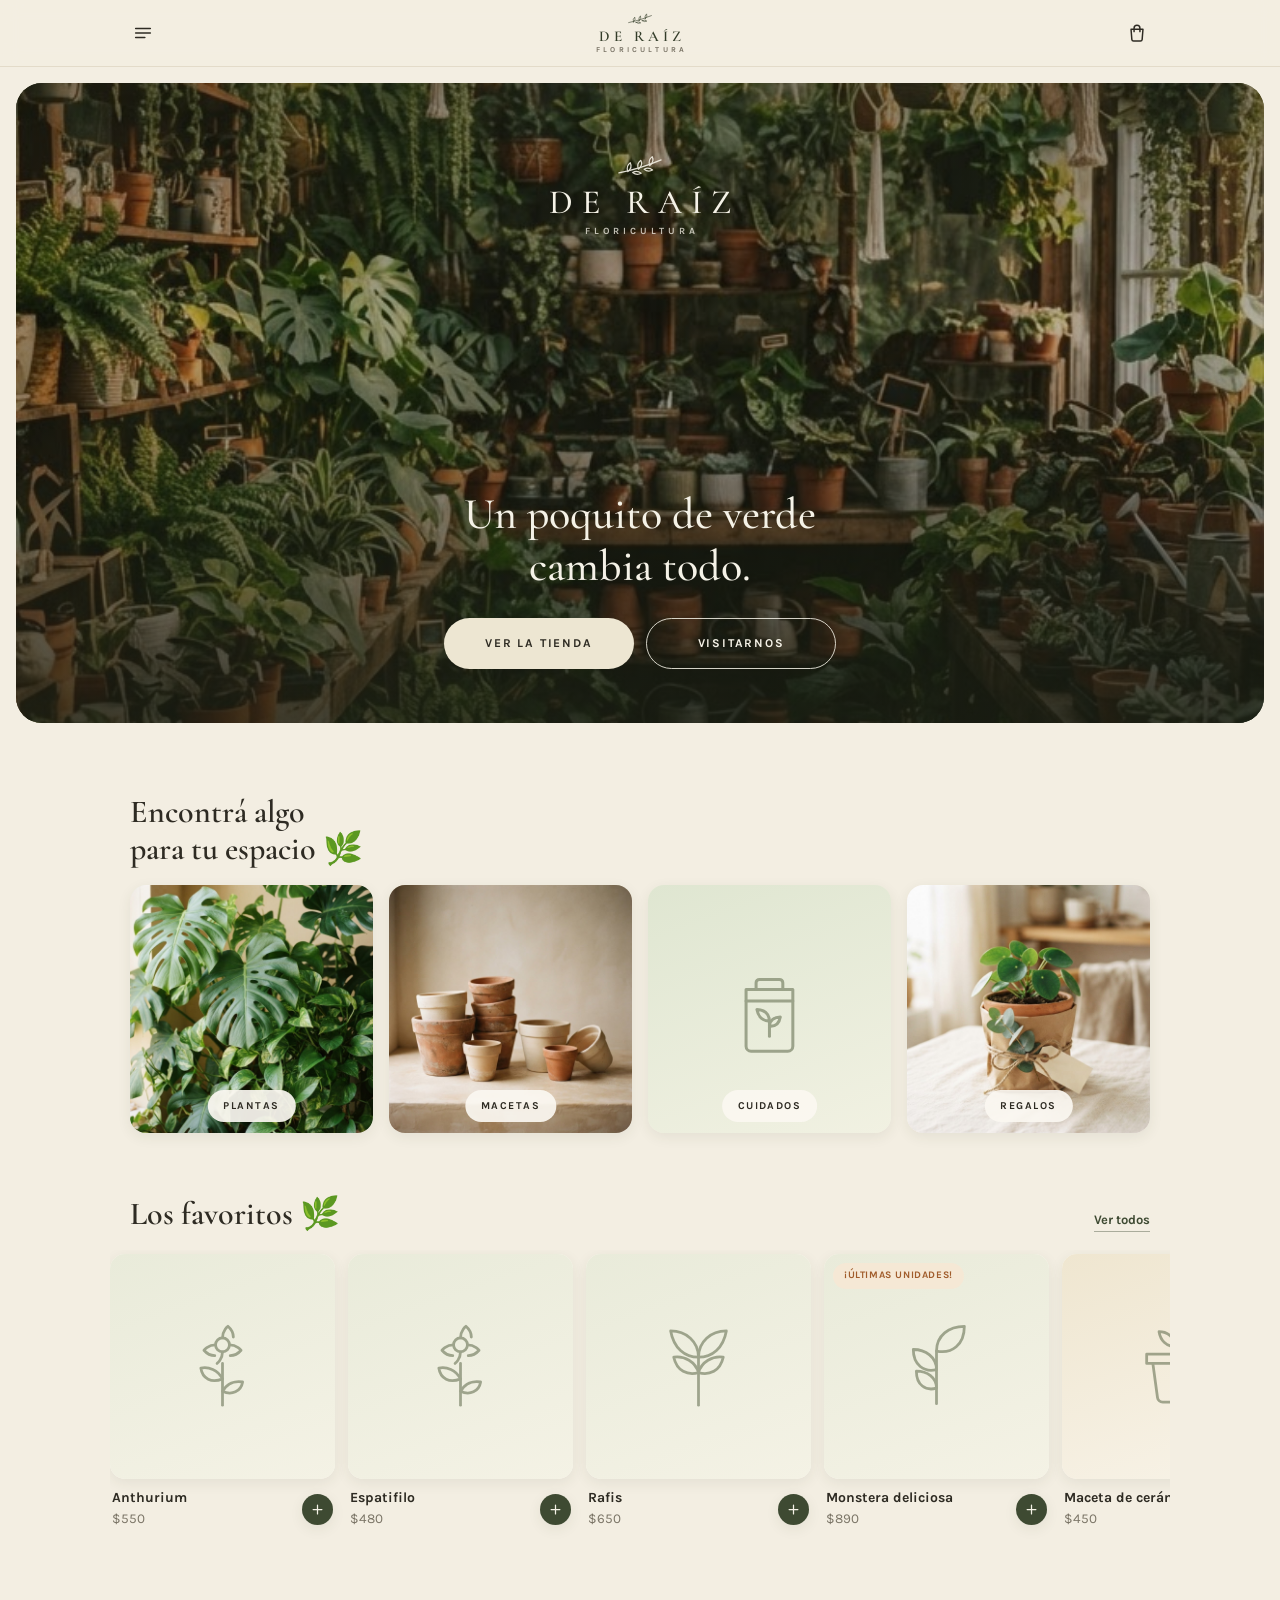
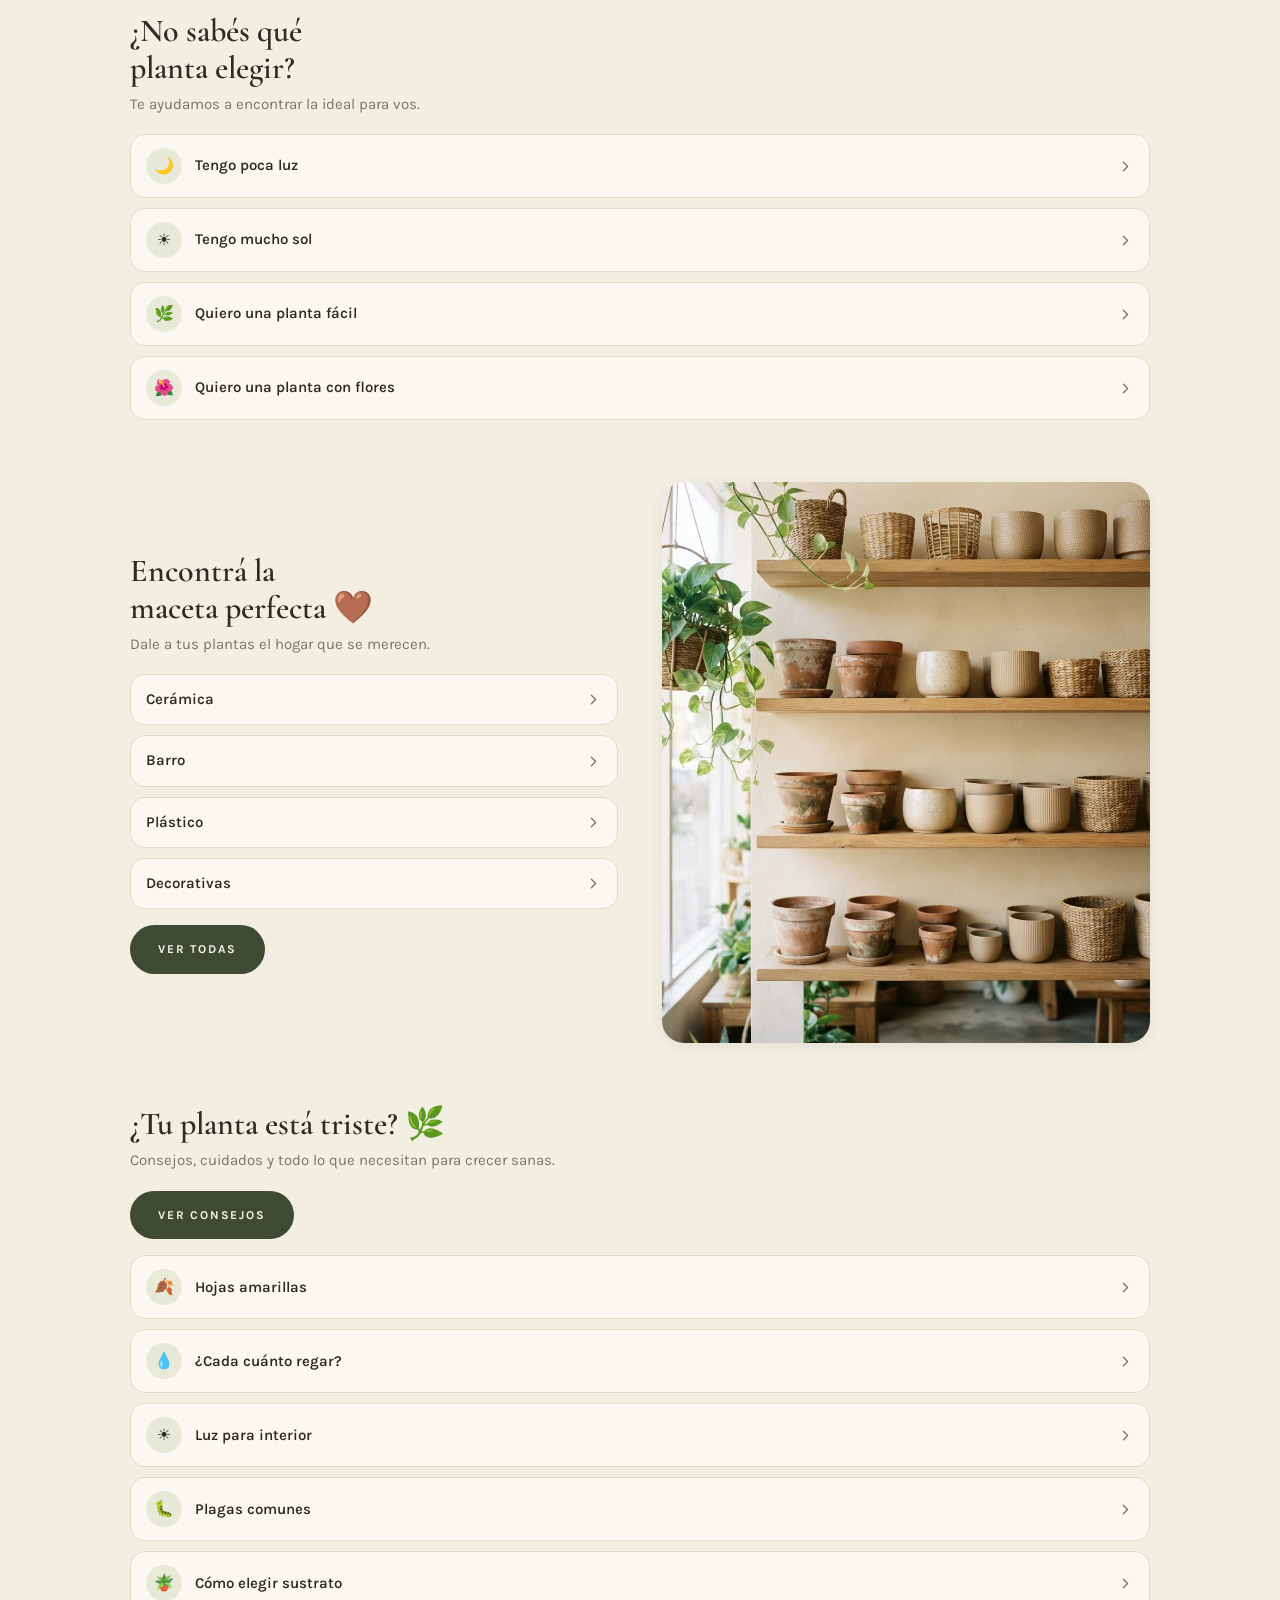
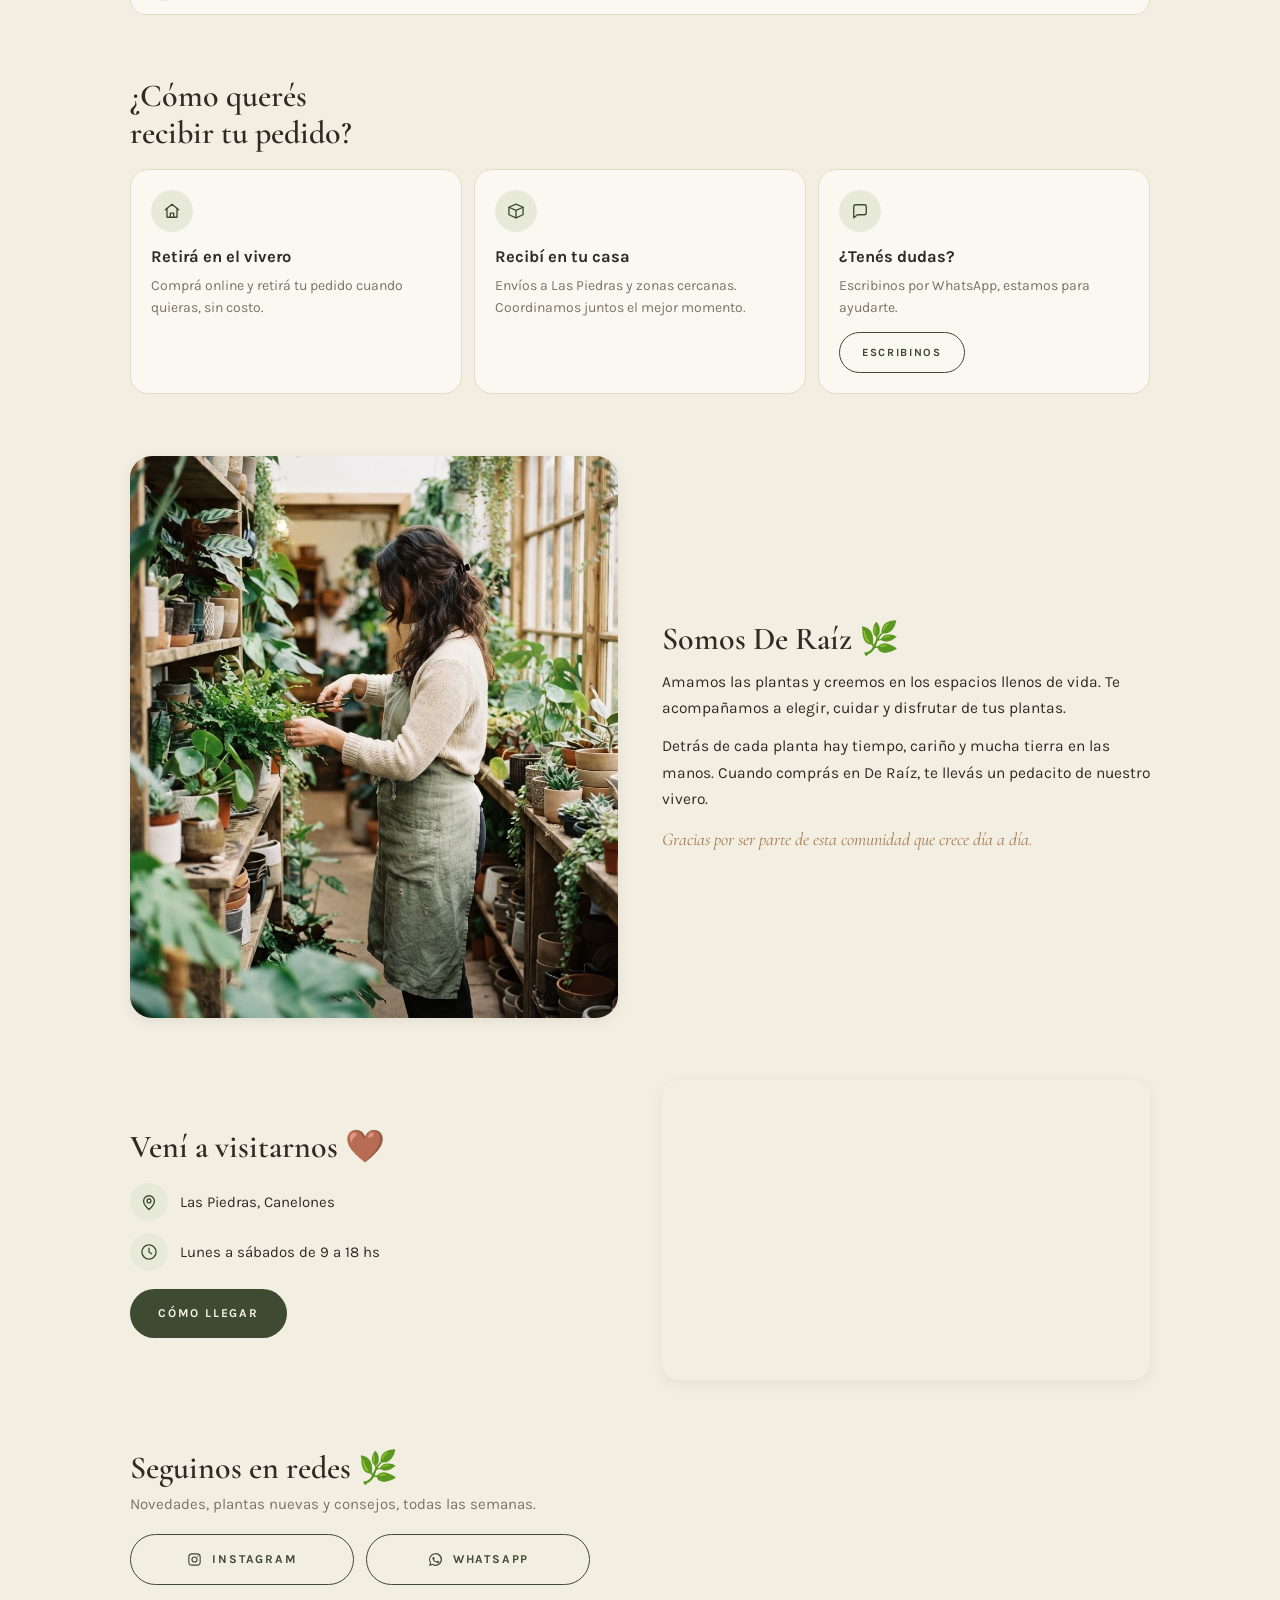
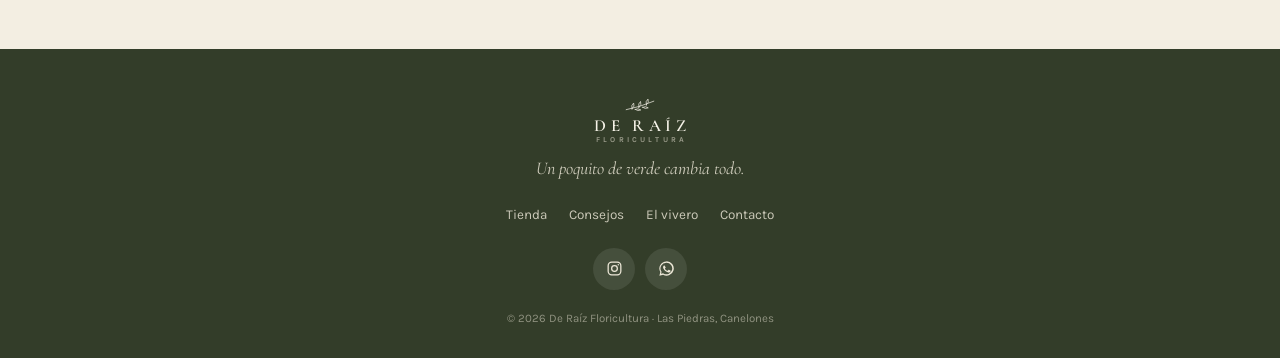
==== index.html @ c9f64780 "Web de De Raiz Floricultura Sitio estatico mobile-first para el vivero: portada con las 10 secciones" ====
<!DOCTYPE html>
<html lang="es">
<head>
  <meta charset="UTF-8">
  <meta name="viewport" content="width=device-width, initial-scale=1">
  <title>De Raíz Floricultura — Vivero en Las Piedras, Canelones</title>
  <meta name="description" content="Plantas, macetas y todo para cuidarlas. Comprá online y retirá en el vivero o recibí en tu casa. Las Piedras, Canelones.">
  <meta name="theme-color" content="#333D29">
  <meta property="og:title" content="De Raíz Floricultura">
  <meta property="og:description" content="Un poquito de verde cambia todo. Plantas, macetas y cuidados en Las Piedras, Canelones.">
  <link rel="icon" href="data:image/svg+xml,<svg xmlns=%22http://www.w3.org/2000/svg%22 viewBox=%220 0 100 100%22><text y=%22.9em%22 font-size=%2290%22>🌿</text></svg>">
  <link rel="preconnect" href="https://fonts.googleapis.com">
  <link rel="preconnect" href="https://fonts.gstatic.com" crossorigin>
  <link href="https://fonts.googleapis.com/css2?family=Cormorant+Garamond:ital,wght@0,500;0,600;1,500&family=Karla:wght@400;500;700&display=swap" rel="stylesheet">
  <link rel="stylesheet" href="assets/css/styles.css">
</head>
<body data-page="home">

<main>

  <!-- ═══════════ 1 · PORTADA ═══════════ -->
  <section class="hero">
    <img class="hero__foto" src="assets/img/hero.jpg" alt="" onerror="this.remove()">
    <div class="hero__velo"></div>
    <div class="hero__deco" aria-hidden="true">
      <svg class="deco-a" viewBox="0 0 200 200" fill="none" stroke="currentColor" stroke-width="1.4" stroke-linecap="round" stroke-linejoin="round">
        <path d="M30 190 C60 140 90 100 170 20"/>
        <path d="M85 110 C70 90 72 70 88 58 C98 76 98 96 85 110Z"/>
        <path d="M120 75 C110 55 114 38 130 28 C138 46 135 64 120 75Z"/>
        <path d="M60 150 C45 132 46 112 60 100 C72 118 72 138 60 150Z"/>
        <path d="M105 95 C125 88 142 92 150 106 C132 114 114 110 105 95Z"/>
        <path d="M75 130 C95 124 110 128 118 140 C102 148 85 144 75 130Z"/>
      </svg>
      <svg class="deco-b" viewBox="0 0 200 200" fill="none" stroke="currentColor" stroke-width="1.4" stroke-linecap="round" stroke-linejoin="round">
        <path d="M30 190 C60 140 90 100 170 20"/>
        <path d="M85 110 C70 90 72 70 88 58 C98 76 98 96 85 110Z"/>
        <path d="M120 75 C110 55 114 38 130 28 C138 46 135 64 120 75Z"/>
        <path d="M60 150 C45 132 46 112 60 100 C72 118 72 138 60 150Z"/>
        <path d="M105 95 C125 88 142 92 150 106 C132 114 114 110 105 95Z"/>
        <path d="M75 130 C95 124 110 128 118 140 C102 148 85 144 75 130Z"/>
      </svg>
    </div>

    <a class="logo logo--hero" href="index.html" aria-label="De Raíz Floricultura">
      <svg class="sprig" viewBox="0 0 64 26" fill="none" stroke="currentColor" stroke-width="1.5" stroke-linecap="round" stroke-linejoin="round">
        <path d="M6 22 Q32 17 58 6"/>
        <path d="M17 20.5 Q14.5 13.5 20 9.5 Q23 15.5 17 20.5Z"/>
        <path d="M30 17.5 Q27.5 10.5 33 6.5 Q36 12.5 30 17.5Z"/>
        <path d="M44 13 Q41.5 6 47 2 Q50 8 44 13Z"/>
        <path d="M23 21.5 Q28 25.5 33.5 22.5 Q28.5 18.5 23 21.5Z"/>
        <path d="M37 17.5 Q42 21.5 47.5 18.5 Q42.5 14.5 37 17.5Z"/>
      </svg>
      <span class="logo__nombre">De Raíz</span>
      <span class="logo__sub">Floricultura</span>
    </a>

    <div class="hero__abajo">
      <h1 class="hero__frase">Un poquito de verde cambia todo.</h1>
      <div class="hero__acciones">
        <a class="btn btn--crema" href="tienda.html">Ver la tienda</a>
        <a class="btn btn--borde" href="#visitanos">Visitarnos</a>
      </div>
    </div>
  </section>

  <!-- ═══════════ 2 · CATEGORÍAS ═══════════ -->
  <section class="seccion">
    <div class="contenedor">
      <div class="seccion__cabeza">
        <h2 class="seccion__titulo">Encontrá algo<br>para tu espacio 🌿</h2>
      </div>
      <div class="grid-categorias" id="grid-categorias"></div>
    </div>
  </section>

  <!-- ═══════════ 3 · FAVORITOS ═══════════ -->
  <section class="seccion">
    <div class="contenedor">
      <div class="seccion__cabeza">
        <h2 class="seccion__titulo">Los favoritos 🌿</h2>
        <a class="link-mas" href="tienda.html">Ver todos</a>
      </div>
      <div class="fila-scroll" id="favoritos-fila"></div>
    </div>
  </section>

  <!-- ═══════════ 4 · ¿QUÉ PLANTA ELEGIR? ═══════════ -->
  <section class="seccion">
    <div class="contenedor">
      <div class="seccion__cabeza">
        <div>
          <h2 class="seccion__titulo">¿No sabés qué<br>planta elegir?</h2>
          <p class="seccion__sub">Te ayudamos a encontrar la ideal para vos.</p>
        </div>
      </div>
      <div class="lista-opciones">
        <a class="opcion" href="tienda.html?f=poca-luz">
          <span class="opcion__icono">🌙</span> Tengo poca luz
          <span class="chev"><svg viewBox="0 0 24 24" fill="none" stroke="currentColor" stroke-width="1.8" stroke-linecap="round" stroke-linejoin="round"><path d="M9 6l6 6-6 6"/></svg></span>
        </a>
        <a class="opcion" href="tienda.html?f=mucho-sol">
          <span class="opcion__icono">☀️</span> Tengo mucho sol
          <span class="chev"><svg viewBox="0 0 24 24" fill="none" stroke="currentColor" stroke-width="1.8" stroke-linecap="round" stroke-linejoin="round"><path d="M9 6l6 6-6 6"/></svg></span>
        </a>
        <a class="opcion" href="tienda.html?f=facil">
          <span class="opcion__icono">🌿</span> Quiero una planta fácil
          <span class="chev"><svg viewBox="0 0 24 24" fill="none" stroke="currentColor" stroke-width="1.8" stroke-linecap="round" stroke-linejoin="round"><path d="M9 6l6 6-6 6"/></svg></span>
        </a>
        <a class="opcion" href="tienda.html?f=con-flores">
          <span class="opcion__icono">🌺</span> Quiero una planta con flores
          <span class="chev"><svg viewBox="0 0 24 24" fill="none" stroke="currentColor" stroke-width="1.8" stroke-linecap="round" stroke-linejoin="round"><path d="M9 6l6 6-6 6"/></svg></span>
        </a>
      </div>
    </div>
  </section>

  <!-- ═══════════ 5 · MACETAS ═══════════ -->
  <section class="seccion">
    <div class="contenedor dos-columnas">
      <div>
        <div class="seccion__cabeza">
          <div>
            <h2 class="seccion__titulo">Encontrá la<br>maceta perfecta 🤎</h2>
            <p class="seccion__sub">Dale a tus plantas el hogar que se merecen.</p>
          </div>
        </div>
        <div class="lista-opciones">
          <a class="opcion" href="tienda.html?cat=macetas&mat=ceramica">Cerámica
            <span class="chev"><svg viewBox="0 0 24 24" fill="none" stroke="currentColor" stroke-width="1.8" stroke-linecap="round" stroke-linejoin="round"><path d="M9 6l6 6-6 6"/></svg></span>
          </a>
          <a class="opcion" href="tienda.html?cat=macetas&mat=barro">Barro
            <span class="chev"><svg viewBox="0 0 24 24" fill="none" stroke="currentColor" stroke-width="1.8" stroke-linecap="round" stroke-linejoin="round"><path d="M9 6l6 6-6 6"/></svg></span>
          </a>
          <a class="opcion" href="tienda.html?cat=macetas&mat=plastico">Plástico
            <span class="chev"><svg viewBox="0 0 24 24" fill="none" stroke="currentColor" stroke-width="1.8" stroke-linecap="round" stroke-linejoin="round"><path d="M9 6l6 6-6 6"/></svg></span>
          </a>
          <a class="opcion" href="tienda.html?cat=macetas&mat=decorativas">Decorativas
            <span class="chev"><svg viewBox="0 0 24 24" fill="none" stroke="currentColor" stroke-width="1.8" stroke-linecap="round" stroke-linejoin="round"><path d="M9 6l6 6-6 6"/></svg></span>
          </a>
        </div>
        <p style="margin-top:16px"><a class="btn btn--verde" href="tienda.html?cat=macetas">Ver todas</a></p>
      </div>
      <div class="dos-columnas__media">
        <div class="bloque-media bloque-media--alto" id="media-macetas"></div>
      </div>
    </div>
  </section>

  <!-- ═══════════ 6 · CONSEJOS DE CUIDADO ═══════════ -->
  <section class="seccion">
    <div class="contenedor">
      <div class="seccion__cabeza">
        <div>
          <h2 class="seccion__titulo">¿Tu planta está triste? 🌿</h2>
          <p class="seccion__sub">Consejos, cuidados y todo lo que necesitan para crecer sanas.</p>
        </div>
      </div>
      <p style="margin-bottom:16px"><a class="btn btn--verde" href="consejos.html">Ver consejos</a></p>
      <div class="lista-opciones">
        <a class="opcion" href="consejos.html#hojas-amarillas">
          <span class="opcion__icono">🍂</span> Hojas amarillas
          <span class="chev"><svg viewBox="0 0 24 24" fill="none" stroke="currentColor" stroke-width="1.8" stroke-linecap="round" stroke-linejoin="round"><path d="M9 6l6 6-6 6"/></svg></span>
        </a>
        <a class="opcion" href="consejos.html#riego">
          <span class="opcion__icono">💧</span> ¿Cada cuánto regar?
          <span class="chev"><svg viewBox="0 0 24 24" fill="none" stroke="currentColor" stroke-width="1.8" stroke-linecap="round" stroke-linejoin="round"><path d="M9 6l6 6-6 6"/></svg></span>
        </a>
        <a class="opcion" href="consejos.html#luz">
          <span class="opcion__icono">☀️</span> Luz para interior
          <span class="chev"><svg viewBox="0 0 24 24" fill="none" stroke="currentColor" stroke-width="1.8" stroke-linecap="round" stroke-linejoin="round"><path d="M9 6l6 6-6 6"/></svg></span>
        </a>
        <a class="opcion" href="consejos.html#plagas">
          <span class="opcion__icono">🐛</span> Plagas comunes
          <span class="chev"><svg viewBox="0 0 24 24" fill="none" stroke="currentColor" stroke-width="1.8" stroke-linecap="round" stroke-linejoin="round"><path d="M9 6l6 6-6 6"/></svg></span>
        </a>
        <a class="opcion" href="consejos.html#sustrato">
          <span class="opcion__icono">🪴</span> Cómo elegir sustrato
          <span class="chev"><svg viewBox="0 0 24 24" fill="none" stroke="currentColor" stroke-width="1.8" stroke-linecap="round" stroke-linejoin="round"><path d="M9 6l6 6-6 6"/></svg></span>
        </a>
      </div>
    </div>
  </section>

  <!-- ═══════════ 7 · FORMAS DE COMPRA ═══════════ -->
  <section class="seccion">
    <div class="contenedor">
      <div class="seccion__cabeza">
        <h2 class="seccion__titulo">¿Cómo querés<br>recibir tu pedido?</h2>
      </div>
      <div class="info-cards">
        <div class="info-card">
          <span class="info-card__icono"><svg viewBox="0 0 24 24" fill="none" stroke="currentColor" stroke-width="1.6" stroke-linecap="round" stroke-linejoin="round"><path d="M4 10.5 12 4l8 6.5"/><path d="M6 9v10.5h12V9"/><path d="M10 19.5v-5h4v5"/></svg></span>
          <h3>Retirá en el vivero</h3>
          <p>Comprá online y retirá tu pedido cuando quieras, sin costo.</p>
        </div>
        <div class="info-card">
          <span class="info-card__icono"><svg viewBox="0 0 24 24" fill="none" stroke="currentColor" stroke-width="1.6" stroke-linecap="round" stroke-linejoin="round"><path d="M3.5 7.5 12 3.8l8.5 3.7v9L12 20.2l-8.5-3.7v-9Z"/><path d="M3.5 7.5 12 11.2l8.5-3.7M12 11.2v9"/></svg></span>
          <h3>Recibí en tu casa</h3>
          <p>Envíos a Las Piedras y zonas cercanas. Coordinamos juntos el mejor momento.</p>
        </div>
        <div class="info-card">
          <span class="info-card__icono"><svg viewBox="0 0 24 24" fill="none" stroke="currentColor" stroke-width="1.6" stroke-linecap="round" stroke-linejoin="round"><path d="M4.5 6.8A2.3 2.3 0 0 1 6.8 4.5h10.4a2.3 2.3 0 0 1 2.3 2.3v7.4a2.3 2.3 0 0 1-2.3 2.3H9l-4.5 3.7V6.8Z"/></svg></span>
          <h3>¿Tenés dudas?</h3>
          <p>Escribinos por WhatsApp, estamos para ayudarte.</p>
          <button class="btn btn--borde-verde js-wa" data-mensaje="¡Hola De Raíz! 🌿 Tengo una consulta.">Escribinos</button>
        </div>
      </div>
    </div>
  </section>

  <!-- ═══════════ 8 · SOBRE DE RAÍZ ═══════════ -->
  <section class="seccion" id="vivero">
    <div class="contenedor dos-columnas">
      <div class="dos-columnas__media">
        <div class="bloque-media bloque-media--alto" id="media-sobre"></div>
      </div>
      <div class="sobre__texto">
        <h2 class="seccion__titulo">Somos De Raíz 🌿</h2>
        <p>Amamos las plantas y creemos en los espacios llenos de vida. Te acompañamos a elegir, cuidar y disfrutar de tus plantas.</p>
        <p>Detrás de cada planta hay tiempo, cariño y mucha tierra en las manos. Cuando comprás en De Raíz, te llevás un pedacito de nuestro vivero.</p>
        <p class="sobre__firma">Gracias por ser parte de esta comunidad que crece día a día.</p>
      </div>
    </div>
  </section>

  <!-- ═══════════ 9 · UBICACIÓN Y HORARIOS ═══════════ -->
  <section class="seccion" id="visitanos">
    <div class="contenedor dos-columnas dos-columnas--invertido">
      <div>
        <div class="seccion__cabeza">
          <h2 class="seccion__titulo">Vení a visitarnos 🤎</h2>
        </div>
        <div class="visita__datos">
          <div class="visita__dato">
            <span class="info-card__icono"><svg viewBox="0 0 24 24" fill="none" stroke="currentColor" stroke-width="1.6" stroke-linecap="round" stroke-linejoin="round"><path d="M12 21s-6.5-5.4-6.5-10.2A6.5 6.5 0 0 1 12 4.5a6.5 6.5 0 0 1 6.5 6.3C18.5 15.6 12 21 12 21Z"/><circle cx="12" cy="10.7" r="2.3"/></svg></span>
            <span data-config="direccion">Las Piedras, Canelones</span>
          </div>
          <div class="visita__dato">
            <span class="info-card__icono"><svg viewBox="0 0 24 24" fill="none" stroke="currentColor" stroke-width="1.6" stroke-linecap="round"><circle cx="12" cy="12" r="8.5"/><path d="M12 7.5V12l3 2.2"/></svg></span>
            <span data-config="horarios">Lunes a sábados de 9 a 18 hs</span>
          </div>
        </div>
        <a class="btn btn--verde" id="btn-como-llegar" href="#" target="_blank" rel="noopener">Cómo llegar</a>
      </div>
      <div class="dos-columnas__media visita__mapa">
        <iframe class="mapa" id="mapa-iframe" title="Mapa para llegar a De Raíz Floricultura" loading="lazy" referrerpolicy="no-referrer-when-downgrade"></iframe>
      </div>
    </div>
  </section>

  <!-- ═══════════ 10 · REDES Y CONTACTO ═══════════ -->
  <section class="seccion">
    <div class="contenedor">
      <div class="seccion__cabeza">
        <div>
          <h2 class="seccion__titulo">Seguinos en redes 🌿</h2>
          <p class="seccion__sub">Novedades, plantas nuevas y consejos, todas las semanas.</p>
        </div>
      </div>
      <div class="redes-botones">
        <a class="btn btn--borde-verde" id="btn-instagram" href="#" target="_blank" rel="noopener">
          <svg viewBox="0 0 24 24" fill="none" stroke="currentColor" stroke-width="1.6" stroke-linecap="round"><rect x="4" y="4" width="16" height="16" rx="4.5"/><circle cx="12" cy="12" r="3.6"/><circle cx="16.8" cy="7.2" r=".9" fill="currentColor" stroke="none"/></svg>
          Instagram
        </a>
        <button class="btn btn--borde-verde js-wa" data-mensaje="¡Hola De Raíz! 🌿 Les escribo desde la web.">
          <svg viewBox="0 0 24 24" fill="currentColor"><path d="M12 3a9 9 0 0 0-7.8 13.5L3 21l4.7-1.2A9 9 0 1 0 12 3Zm0 1.7a7.3 7.3 0 1 1-3.9 13.5l-.4-.2-2.6.7.7-2.5-.3-.4A7.3 7.3 0 0 1 12 4.7Zm-2.9 3.6c-.2 0-.4 0-.6.3-.2.2-.8.8-.8 1.9s.8 2.2 1 2.4c.1.2 1.6 2.6 4 3.5 2 .8 2.4.6 2.8.6.4 0 1.4-.6 1.6-1.1.2-.6.2-1 .1-1.1-.1-.1-.2-.2-.5-.3l-1.7-.8c-.2-.1-.4-.1-.6.1l-.8 1c-.1.2-.3.2-.5.1a6 6 0 0 1-1.8-1.1 6.6 6.6 0 0 1-1.2-1.5c-.1-.2 0-.4.1-.5l.4-.5c.1-.2.2-.3.3-.5.1-.2 0-.4 0-.5L9.7 8.6c-.2-.3-.3-.3-.6-.3Z"/></svg>
          WhatsApp
        </button>
      </div>
    </div>
  </section>

</main>

<script src="assets/js/config.js"></script>
<script src="assets/js/products.js"></script>
<script src="assets/js/store.js"></script>
<script src="assets/js/ui.js"></script>
<script src="assets/js/main.js"></script>
</body>
</html>
---- assets/css/styles.css ----
/* ============================================================
   DE RAÍZ FLORICULTURA — Estilos
   Paleta: crema · verde oliva · madera · tinta cálida
   ============================================================ */

:root {
  --crema: #F3EEE2;
  --crema-2: #FBF8F1;
  --blanco: #FFFFFF;
  --verde: #3E4A32;
  --verde-osc: #333D29;
  --verde-noche: #2A3222;
  --verde-suave: #77815C;
  --verde-tenue: #E7EAD9;
  --tinta: #2E2B23;
  --tinta-2: #7A7466;
  --linea: #E3DBC9;
  --arena: #EDE6D2;
  --marron: #A67C52;
  --terra: #A15D2C;
  --error: #A34A31;
  --crema-texto: #F5F2E7;

  --serif: 'Cormorant Garamond', Georgia, 'Times New Roman', serif;
  --sans: 'Karla', 'Segoe UI', system-ui, sans-serif;

  --radio: 16px;
  --radio-g: 22px;
  --sombra: 0 12px 32px rgba(51, 61, 41, 0.10);
  --sombra-s: 0 4px 14px rgba(51, 61, 41, 0.08);
}

/* ─────────── base ─────────── */

*, *::before, *::after { box-sizing: border-box; }

[hidden] { display: none !important; }

html { scroll-behavior: smooth; -webkit-text-size-adjust: 100%; }

body {
  margin: 0;
  background: var(--crema);
  color: var(--tinta);
  font-family: var(--sans);
  font-size: 15.5px;
  line-height: 1.55;
  -webkit-font-smoothing: antialiased;
}

body.sin-scroll { overflow: hidden; }

h1, h2, h3, p, ul { margin: 0; }
ul { padding: 0; list-style: none; }
img { display: block; max-width: 100%; }
a { color: inherit; text-decoration: none; }
button { font: inherit; color: inherit; background: none; border: 0; cursor: pointer; padding: 0; }
input, select { font: inherit; color: inherit; }

::selection { background: var(--verde); color: var(--crema-texto); }

:focus-visible { outline: 2px solid var(--verde-suave); outline-offset: 2px; border-radius: 4px; }

.contenedor { max-width: 1060px; margin-inline: auto; padding-inline: 20px; }

/* ─────────── logo ─────────── */

.logo {
  display: inline-flex;
  flex-direction: column;
  align-items: center;
  gap: 2px;
  line-height: 1;
  text-align: center;
}

.logo .sprig { width: 34px; height: auto; color: currentColor; opacity: 0.9; }

.logo__nombre {
  font-family: var(--serif);
  font-weight: 600;
  font-size: 17px;
  letter-spacing: 0.26em;
  text-transform: uppercase;
  margin-top: 3px;
  padding-left: 0.26em; /* compensa el letter-spacing final */
}

.logo__sub {
  font-size: 7.5px;
  font-weight: 700;
  letter-spacing: 0.42em;
  text-transform: uppercase;
  color: var(--tinta-2);
  padding-left: 0.42em;
}

/* ─────────── barra superior ─────────── */

.topbar {
  position: sticky;
  top: 0;
  z-index: 50;
  background: rgba(243, 238, 226, 0.9);
  backdrop-filter: blur(10px);
  -webkit-backdrop-filter: blur(10px);
  border-bottom: 1px solid var(--linea);
}

.topbar__in {
  position: relative;
  display: flex;
  align-items: center;
  justify-content: space-between;
  height: 66px;
  max-width: 1060px;
  margin-inline: auto;
  padding-inline: 12px;
}

.logo--topbar {
  position: absolute;
  left: 50%;
  transform: translateX(-50%);
  color: var(--verde-osc);
}

.logo--topbar .sprig { width: 28px; }
.logo--topbar .logo__nombre { font-size: 15px; }

.topbar__btn {
  display: inline-flex;
  align-items: center;
  justify-content: center;
  width: 42px;
  height: 42px;
  border-radius: 12px;
  transition: background 0.2s;
}

.topbar__btn:hover { background: rgba(62, 74, 50, 0.08); }
.topbar__btn svg { width: 22px; height: 22px; }

.topbar__carrito { position: relative; }

.carrito-badge {
  position: absolute;
  top: 3px;
  right: 1px;
  min-width: 17px;
  height: 17px;
  padding-inline: 4px;
  border-radius: 999px;
  background: var(--verde);
  color: var(--crema-texto);
  font-size: 10px;
  font-weight: 700;
  display: flex;
  align-items: center;
  justify-content: center;
}

/* ─────────── menú lateral ─────────── */

.velo {
  position: fixed;
  inset: 0;
  z-index: 80;
  background: rgba(30, 33, 24, 0.45);
}

.drawer {
  position: fixed;
  top: 0;
  bottom: 0;
  left: 0;
  z-index: 90;
  width: min(320px, 86vw);
  background: var(--verde-osc);
  color: var(--crema-texto);
  padding: 18px 26px 30px;
  transform: translateX(-105%);
  transition: transform 0.35s cubic-bezier(0.22, 1, 0.36, 1);
  overflow-y: auto;
  display: flex;
  flex-direction: column;
}

.drawer--abierto { transform: translateX(0); box-shadow: var(--sombra); }

.drawer__cabeza {
  display: flex;
  align-items: flex-start;
  justify-content: space-between;
  margin-bottom: 10px;
}

.logo--drawer { color: var(--crema-texto); }
.logo--drawer .logo__sub { color: rgba(245, 242, 231, 0.55); }

.drawer__cerrar { color: var(--crema-texto); }
.drawer__cerrar:hover { background: rgba(255, 255, 255, 0.08); }

.drawer__etiqueta {
  margin-top: 22px;
  font-size: 10px;
  font-weight: 700;
  letter-spacing: 0.28em;
  text-transform: uppercase;
  color: rgba(245, 242, 231, 0.5);
}

.drawer__nav a {
  display: block;
  padding: 11px 0;
  font-size: 16px;
  color: #EFEAD9;
  border-bottom: 1px solid rgba(255, 255, 255, 0.07);
  transition: padding-left 0.2s, color 0.2s;
}

.drawer__nav a:hover { padding-left: 6px; color: var(--blanco); }

.drawer__wa {
  margin-top: 26px;
  display: inline-flex;
  align-items: center;
  justify-content: center;
  gap: 9px;
  width: 100%;
  padding: 13px;
  border-radius: 999px;
  background: var(--crema-texto);
  color: var(--verde-osc);
  font-weight: 700;
  font-size: 13px;
  letter-spacing: 0.08em;
  text-transform: uppercase;
}

.drawer__wa svg { width: 19px; height: 19px; }

.drawer__redes { display: flex; gap: 10px; margin-top: 16px; }

.drawer__redes a {
  display: inline-flex;
  align-items: center;
  justify-content: center;
  width: 42px;
  height: 42px;
  border-radius: 50%;
  background: rgba(255, 255, 255, 0.09);
}

.drawer__redes svg { width: 19px; height: 19px; }

/* ─────────── botones ─────────── */

.btn {
  display: inline-flex;
  align-items: center;
  justify-content: center;
  gap: 9px;
  padding: 15px 28px;
  border-radius: 999px;
  font-size: 12px;
  font-weight: 700;
  letter-spacing: 0.15em;
  text-transform: uppercase;
  transition: background 0.2s, color 0.2s, transform 0.12s, border-color 0.2s;
  text-align: center;
}

.btn:active { transform: scale(0.97); }
.btn svg { width: 17px; height: 17px; }

.btn--verde { background: var(--verde); color: var(--crema-texto); }
.btn--verde:hover { background: var(--verde-osc); }
.btn--verde:disabled { background: #B8B2A2; cursor: not-allowed; }

.btn--crema { background: var(--arena); color: var(--tinta); }
.btn--crema:hover { background: #E4DBC2; }

.btn--borde {
  border: 1.5px solid rgba(245, 242, 231, 0.85);
  color: var(--crema-texto);
}
.btn--borde:hover { background: rgba(255, 255, 255, 0.1); }

.btn--borde-verde { border: 1.5px solid var(--verde); color: var(--verde); }
.btn--borde-verde:hover { background: var(--verde-tenue); }

.btn--block { width: 100%; }

/* ─────────── placeholders de fotos ─────────── */

.ph {
  position: absolute;
  inset: 0;
  display: flex;
  align-items: center;
  justify-content: center;
  overflow: hidden;
}

.ph--salvia { background: linear-gradient(160deg, #E9EBDA 0%, #F4F2E5 100%); }
.ph--arena  { background: linear-gradient(160deg, #EFE6D0 0%, #F8F3E8 100%); }
.ph--verde  { background: linear-gradient(160deg, #DFE6D1 0%, #F1F1E2 100%); }
.ph--terra  { background: linear-gradient(160deg, #F0E1D0 0%, #F9F2E9 100%); }

.ph__arte { display: flex; width: 44%; max-width: 130px; color: #5D6849; opacity: 0.55; }
.ph__arte svg { width: 100%; height: auto; }

.ph img {
  position: absolute;
  inset: 0;
  width: 100%;
  height: 100%;
  object-fit: cover;
}

/* ─────────── portada (hero) ─────────── */

.hero {
  position: relative;
  margin: 12px;
  border-radius: 26px;
  overflow: hidden;
  min-height: calc(100svh - 92px);
  background:
    radial-gradient(130% 90% at 50% 0%, #48563A 0%, var(--verde-osc) 55%, var(--verde-noche) 100%);
  color: var(--crema-texto);
  display: flex;
  flex-direction: column;
  align-items: center;
  justify-content: space-between;
  text-align: center;
  padding: clamp(40px, 8vh, 72px) 26px clamp(34px, 6vh, 56px);
}

/* la foto y el velo van detrás; `.hero > *` los volvería relativos */
.hero > .hero__foto,
.hero > .hero__velo,
.hero > .hero__deco {
  position: absolute;
  inset: 0;
}

.hero__foto {
  width: 100%;
  height: 100%;
  object-fit: cover;
}

.hero__velo {
  background: linear-gradient(180deg, rgba(26, 30, 19, 0.52) 0%, rgba(26, 30, 19, 0.3) 38%, rgba(26, 30, 19, 0.82) 100%);
  pointer-events: none;
}

.hero__deco {
  pointer-events: none;
  color: var(--crema-texto);
  overflow: hidden;
}

.hero__deco svg { position: absolute; opacity: 0.1; }

/* con foto real la ramita decorativa sobra */
.hero:has(.hero__foto) .hero__deco { display: none; }
.hero__deco .deco-a { width: 220px; top: -30px; right: -55px; transform: rotate(15deg); }
.hero__deco .deco-b { width: 260px; bottom: -40px; left: -70px; transform: rotate(-12deg); }

.hero > * { position: relative; }

.logo--hero { color: var(--crema-texto); }
.logo--hero .sprig { width: 52px; }
.logo--hero .logo__nombre { font-size: clamp(26px, 7vw, 34px); font-weight: 500; margin-top: 8px; }
.logo--hero .logo__sub { font-size: 9.5px; color: rgba(245, 242, 231, 0.75); margin-top: 4px; }

.hero__abajo { display: flex; flex-direction: column; align-items: center; gap: 26px; width: 100%; }

.hero__frase {
  font-family: var(--serif);
  font-weight: 500;
  font-size: clamp(30px, 8.5vw, 44px);
  line-height: 1.18;
  max-width: 380px;
}

.hero__acciones {
  display: flex;
  flex-direction: column;
  gap: 12px;
  width: min(100%, 280px);
}

/* ─────────── secciones ─────────── */

.seccion { padding: 38px 0 4px; }

.seccion__cabeza {
  display: flex;
  align-items: baseline;
  justify-content: space-between;
  gap: 14px;
  margin-bottom: 18px;
}

.seccion__titulo {
  font-family: var(--serif);
  font-weight: 600;
  font-size: clamp(26px, 6.4vw, 32px);
  line-height: 1.16;
  color: var(--tinta);
}

.seccion__sub { color: var(--tinta-2); font-size: 15px; margin-top: 7px; }

.link-mas {
  flex-shrink: 0;
  font-size: 13px;
  font-weight: 700;
  color: var(--verde);
  border-bottom: 1px solid rgba(62, 74, 50, 0.4);
  padding-bottom: 1px;
}

/* ─────────── categorías ─────────── */

.grid-categorias {
  display: grid;
  grid-template-columns: repeat(2, 1fr);
  gap: 12px;
}

.cat-card {
  position: relative;
  border-radius: var(--radio);
  overflow: hidden;
  aspect-ratio: 1 / 1.02;
  box-shadow: var(--sombra-s);
  transition: transform 0.2s;
}

.cat-card:hover { transform: translateY(-3px); }

.cat-card__label {
  position: absolute;
  left: 50%;
  bottom: 11px;
  transform: translateX(-50%);
  z-index: 2;
  background: rgba(251, 248, 241, 0.92);
  color: var(--tinta);
  padding: 8px 16px;
  border-radius: 999px;
  font-size: 10.5px;
  font-weight: 700;
  letter-spacing: 0.14em;
  text-transform: uppercase;
  white-space: nowrap;
}

/* ─────────── fila con scroll horizontal ─────────── */

.fila-scroll {
  display: flex;
  gap: 13px;
  overflow-x: auto;
  scroll-snap-type: x mandatory;
  padding: 4px 20px 20px;
  margin-inline: -20px;
  scrollbar-width: none;
}

.fila-scroll::-webkit-scrollbar { display: none; }

.fila-scroll .prod-card {
  flex: 0 0 clamp(150px, 43vw, 210px);
  scroll-snap-align: start;
}

/* ─────────── tarjeta de producto ─────────── */

.prod-card { display: block; }

.prod-card__media {
  position: relative;
  aspect-ratio: 1;
  border-radius: 15px;
  overflow: hidden;
  background: var(--crema-2);
  box-shadow: var(--sombra-s);
  transition: transform 0.2s;
}

.prod-card:hover .prod-card__media { transform: translateY(-3px); }

.prod-card__pie {
  display: flex;
  align-items: center;
  justify-content: space-between;
  gap: 8px;
  padding: 10px 2px 0;
}

.prod-card__datos { display: flex; flex-direction: column; gap: 2px; min-width: 0; }

.prod-card__nombre {
  font-size: 14px;
  font-weight: 700;
  line-height: 1.25;
  overflow: hidden;
  text-overflow: ellipsis;
  display: -webkit-box;
  -webkit-line-clamp: 2;
  -webkit-box-orient: vertical;
}

.prod-card__precio { font-size: 13.5px; color: var(--tinta-2); }

.prod-card__mas {
  flex-shrink: 0;
  width: 31px;
  height: 31px;
  border-radius: 50%;
  background: var(--verde);
  color: var(--crema-texto);
  display: inline-flex;
  align-items: center;
  justify-content: center;
  box-shadow: var(--sombra-s);
  transition: background 0.2s, transform 0.12s;
}

.prod-card__mas:hover { background: var(--verde-osc); }
.prod-card__mas:active { transform: scale(0.9); }
.prod-card__mas svg { width: 15px; height: 15px; }

.chip-stock {
  position: absolute;
  top: 9px;
  left: 9px;
  z-index: 2;
  padding: 5px 11px;
  border-radius: 999px;
  font-size: 10px;
  font-weight: 700;
  letter-spacing: 0.06em;
  text-transform: uppercase;
  background: rgba(251, 248, 241, 0.92);
  color: var(--tinta);
}

.chip-stock--pocas { color: var(--terra); background: rgba(246, 232, 213, 0.94); }
.chip-stock--sin { background: rgba(46, 43, 35, 0.82); color: var(--crema-texto); }
.chip-stock--ok {
  position: static;
  display: inline-flex;
  background: var(--verde-tenue);
  color: #4A5A36;
}

/* ─────────── listas de opciones (elegir planta, macetas, consejos) ─────────── */

.lista-opciones { display: grid; gap: 10px; }

.opcion {
  display: flex;
  align-items: center;
  gap: 13px;
  background: var(--crema-2);
  border: 1px solid var(--linea);
  border-radius: 15px;
  padding: 13px 15px;
  font-size: 15px;
  font-weight: 600;
  transition: border-color 0.2s, transform 0.15s, box-shadow 0.2s;
}

.opcion:hover {
  border-color: var(--verde-suave);
  transform: translateX(3px);
  box-shadow: var(--sombra-s);
}

.opcion__icono {
  flex-shrink: 0;
  width: 36px;
  height: 36px;
  border-radius: 50%;
  background: var(--verde-tenue);
  display: inline-flex;
  align-items: center;
  justify-content: center;
  font-size: 16px;
}

.opcion__icono svg { width: 18px; height: 18px; color: var(--verde); }

.opcion .chev {
  margin-left: auto;
  color: var(--tinta-2);
  display: inline-flex;
}

.opcion .chev svg { width: 17px; height: 17px; }

/* ─────────── bloques con foto lateral (macetas / sobre) ─────────── */

.bloque-media {
  position: relative;
  border-radius: var(--radio-g);
  overflow: hidden;
  aspect-ratio: 4 / 3;
  box-shadow: var(--sombra-s);
}

.bloque-media--alto { aspect-ratio: 4 / 4.6; }

.bloque-media .ph__arte { max-width: 190px; }

/* ─────────── formas de compra ─────────── */

.info-cards { display: grid; gap: 12px; }

.info-card {
  background: var(--crema-2);
  border: 1px solid var(--linea);
  border-radius: 18px;
  padding: 20px;
}

.info-card__icono {
  width: 42px;
  height: 42px;
  border-radius: 50%;
  background: var(--verde-tenue);
  color: var(--verde);
  display: inline-flex;
  align-items: center;
  justify-content: center;
}

.info-card__icono svg { width: 20px; height: 20px; }

.info-card h3 { font-size: 16.5px; font-weight: 700; margin-top: 12px; }
.info-card p { font-size: 14px; color: var(--tinta-2); margin-top: 5px; line-height: 1.55; }

.info-card .btn { margin-top: 14px; padding: 11px 22px; font-size: 11px; }

/* ─────────── sobre el vivero ─────────── */

.sobre__texto { margin-top: 20px; }
.sobre__texto p { margin-top: 12px; line-height: 1.68; }
.sobre__firma {
  font-family: var(--serif);
  font-style: italic;
  font-size: 18px;
  color: var(--marron);
}

/* ─────────── visitanos ─────────── */

.visita__datos { display: grid; gap: 12px; margin-bottom: 18px; }

.visita__dato { display: flex; align-items: center; gap: 12px; font-size: 15px; }

.visita__dato .info-card__icono { flex-shrink: 0; width: 38px; height: 38px; }

.mapa {
  width: 100%;
  height: 230px;
  border: 0;
  border-radius: 18px;
  filter: grayscale(0.25) sepia(0.15);
  box-shadow: var(--sombra-s);
}

.visita__mapa { margin-top: 20px; }

/* ─────────── redes ─────────── */

.redes-botones { display: grid; grid-template-columns: 1fr 1fr; gap: 12px; }

/* ─────────── footer ─────────── */

.footer {
  margin-top: 56px;
  background: var(--verde-osc);
  color: #EDE8D8;
  text-align: center;
  padding: 46px 0 30px;
}

.logo--footer { color: var(--crema-texto); }
.logo--footer .logo__sub { color: rgba(237, 232, 216, 0.55); }

.footer__frase {
  font-family: var(--serif);
  font-style: italic;
  font-size: 18px;
  opacity: 0.85;
  margin-top: 12px;
}

.footer__nav {
  display: flex;
  flex-wrap: wrap;
  justify-content: center;
  gap: 8px 22px;
  margin-top: 22px;
}

.footer__nav a { font-size: 13.5px; color: rgba(237, 232, 216, 0.82); }
.footer__nav a:hover { color: var(--blanco); }

.footer__redes { display: flex; justify-content: center; gap: 10px; margin-top: 22px; }

.footer__redes a, .footer__redes button {
  display: inline-flex;
  align-items: center;
  justify-content: center;
  width: 42px;
  height: 42px;
  border-radius: 50%;
  background: rgba(255, 255, 255, 0.09);
  color: #EDE8D8;
  transition: background 0.2s;
}

.footer__redes a:hover, .footer__redes button:hover { background: rgba(255, 255, 255, 0.18); }
.footer__redes svg { width: 19px; height: 19px; }

.footer__nota { font-size: 11.5px; opacity: 0.5; margin-top: 20px; }

/* ─────────── página tienda ─────────── */

.pagina-cabeza { padding-top: 26px; }

.miga { font-size: 12.5px; color: var(--tinta-2); margin-bottom: 8px; }

.chips {
  display: flex;
  gap: 8px;
  overflow-x: auto;
  padding: 14px 20px 2px;
  margin-inline: -20px;
  scrollbar-width: none;
}

.chips::-webkit-scrollbar { display: none; }

.chip {
  flex: 0 0 auto;
  padding: 9px 17px;
  border-radius: 999px;
  background: var(--arena);
  border: 1px solid transparent;
  font-size: 12.5px;
  font-weight: 700;
  letter-spacing: 0.03em;
  transition: background 0.2s, color 0.2s;
}

.chip:hover { background: #E4DBC2; }
.chip--activo { background: var(--verde); color: var(--crema-texto); }
.chip--activo:hover { background: var(--verde-osc); }
.chip--mini { padding: 7px 14px; font-size: 11.5px; background: transparent; border-color: var(--linea); }
.chip--mini:hover { background: var(--crema-2); }
.chip--mini.chip--activo { background: var(--verde); border-color: var(--verde); }

.tienda-barra {
  display: flex;
  align-items: center;
  justify-content: space-between;
  gap: 12px;
  padding: 14px 0 4px;
}

.tienda-cuenta { font-size: 13px; color: var(--tinta-2); }

.orden-select {
  border: 0;
  background: transparent;
  font-size: 13px;
  font-weight: 700;
  color: var(--verde);
  padding: 6px 2px;
  cursor: pointer;
}

.grid-productos {
  display: grid;
  grid-template-columns: repeat(2, 1fr);
  gap: 20px 13px;
  padding-top: 10px;
}

/* ─────────── estados vacíos / centrados ─────────── */

.estado-centrado {
  text-align: center;
  padding: 56px 20px 30px;
  max-width: 420px;
  margin-inline: auto;
  display: grid;
  justify-items: center;
  gap: 14px;
}

.estado-centrado__icono {
  width: 62px;
  height: 62px;
  border-radius: 50%;
  background: var(--verde-tenue);
  color: var(--verde);
  display: inline-flex;
  align-items: center;
  justify-content: center;
}

.estado-centrado__icono svg { width: 26px; height: 26px; }
.estado-centrado p { color: var(--tinta-2); }

/* ─────────── ficha de producto ─────────── */

.volver {
  display: inline-flex;
  align-items: center;
  gap: 5px;
  padding: 20px 0 14px;
  font-size: 13px;
  font-weight: 700;
  color: var(--tinta-2);
  transition: color 0.2s;
}

.volver:hover { color: var(--verde); }
.volver svg { width: 17px; height: 17px; }

.prod-detalle { display: grid; gap: 22px; }

.prod-detalle__media {
  position: relative;
  aspect-ratio: 1;
  border-radius: var(--radio-g);
  overflow: hidden;
  box-shadow: var(--sombra-s);
}

.prod-detalle__cabeza {
  display: flex;
  align-items: baseline;
  justify-content: space-between;
  gap: 14px;
  margin-bottom: 10px;
}

.prod-detalle__cabeza h1 {
  font-family: var(--serif);
  font-weight: 600;
  font-size: 31px;
  line-height: 1.1;
}

.prod-detalle__precio { font-size: 19px; font-weight: 700; white-space: nowrap; }

.detalles-lista { margin-top: 16px; }

.detalles-lista li {
  display: flex;
  align-items: center;
  gap: 11px;
  padding: 8px 0;
  font-size: 14.5px;
}

.detalles-lista svg { width: 18px; height: 18px; color: var(--verde-suave); flex-shrink: 0; }

.prod-detalle__desc { margin: 14px 0 20px; line-height: 1.66; color: #4A463C; }

.enlace-wa {
  display: inline-flex;
  align-items: center;
  justify-content: center;
  gap: 8px;
  width: 100%;
  padding: 12px;
  margin-top: 10px;
  font-size: 13.5px;
  font-weight: 700;
  color: var(--verde);
}

.enlace-wa svg { width: 18px; height: 18px; }
.enlace-wa:hover { color: var(--verde-osc); }

.entrega-mini {
  margin-top: 14px;
  padding-top: 16px;
  border-top: 1px solid var(--linea);
  display: grid;
  gap: 9px;
}

.entrega-mini span {
  display: flex;
  align-items: center;
  gap: 9px;
  font-size: 13px;
  color: var(--tinta-2);
}

.entrega-mini svg { width: 16px; height: 16px; flex-shrink: 0; }

.seccion--sugeridos { padding-top: 30px; }

/* ─────────── carrito ─────────── */

.carro-item {
  display: flex;
  gap: 13px;
  padding: 15px 0;
  border-bottom: 1px solid var(--linea);
}

.carro-item__media {
  position: relative;
  flex-shrink: 0;
  width: 78px;
  height: 78px;
  border-radius: 13px;
  overflow: hidden;
}

.carro-item__info { flex: 1; min-width: 0; }
.carro-item__nombre { font-size: 15px; font-weight: 700; }
.carro-item__detalle { font-size: 12.5px; color: var(--tinta-2); margin-top: 2px; }
.carro-item__precio { font-size: 14.5px; font-weight: 700; margin-top: 7px; }

.carro-item__lado {
  display: flex;
  flex-direction: column;
  align-items: flex-end;
  justify-content: space-between;
  gap: 8px;
}

.carro-item__borrar {
  width: 30px;
  height: 30px;
  display: inline-flex;
  align-items: center;
  justify-content: center;
  color: var(--tinta-2);
  border-radius: 9px;
  transition: color 0.2s, background 0.2s;
}

.carro-item__borrar:hover { color: var(--error); background: rgba(163, 74, 49, 0.08); }
.carro-item__borrar svg { width: 16px; height: 16px; }

.stepper {
  display: inline-flex;
  align-items: center;
  background: var(--crema-2);
  border: 1px solid var(--linea);
  border-radius: 999px;
}

.stepper button {
  width: 31px;
  height: 31px;
  display: inline-flex;
  align-items: center;
  justify-content: center;
}

.stepper button:hover { color: var(--verde); }
.stepper svg { width: 13px; height: 13px; }
.stepper span { min-width: 24px; text-align: center; font-size: 13.5px; font-weight: 700; }

.resumen {
  background: var(--crema-2);
  border: 1px solid var(--linea);
  border-radius: var(--radio);
  padding: 17px;
  margin: 20px 0 16px;
}

.resumen__total { display: flex; justify-content: space-between; font-size: 16.5px; font-weight: 700; }
.resumen__dato { font-size: 12.5px; color: var(--tinta-2); margin-top: 8px; line-height: 1.5; }
.resumen__items li { display: flex; justify-content: space-between; gap: 12px; font-size: 14px; padding: 3px 0; }
.resumen__items { margin-bottom: 10px; padding-bottom: 10px; border-bottom: 1px dashed var(--linea); }
.resumen--exito { text-align: left; margin-top: 22px; }

/* ─────────── checkout ─────────── */

.checkout { margin-top: 30px; border-top: 1px solid var(--linea); padding-top: 24px; }

.checkout__titulo {
  font-family: var(--serif);
  font-weight: 600;
  font-size: 26px;
  margin-bottom: 6px;
}

.form-seccion { margin: 22px 0; }

.form-seccion__titulo {
  display: flex;
  align-items: center;
  gap: 10px;
  font-size: 15.5px;
  font-weight: 700;
  margin-bottom: 12px;
}

.form-seccion__titulo span {
  width: 25px;
  height: 25px;
  border-radius: 50%;
  background: var(--verde);
  color: var(--crema-texto);
  font-size: 12.5px;
  display: inline-flex;
  align-items: center;
  justify-content: center;
}

.campo { display: block; margin: 13px 0; }

.campo > span {
  display: block;
  font-size: 12.5px;
  font-weight: 700;
  color: var(--tinta-2);
  margin-bottom: 6px;
}

.campo input {
  width: 100%;
  padding: 13px 15px;
  border: 1px solid #D9D0BC;
  border-radius: 13px;
  background: #FDFBF6;
  font-size: 15px;
  transition: border-color 0.2s, box-shadow 0.2s;
}

.campo input:focus {
  outline: none;
  border-color: var(--verde);
  box-shadow: 0 0 0 3px rgba(62, 74, 50, 0.12);
}

.campo--error input { border-color: var(--error); background: #FBF1EC; }

.radio-card {
  display: flex;
  align-items: center;
  gap: 12px;
  border: 1px solid #D9D0BC;
  border-radius: 14px;
  background: #FDFBF6;
  padding: 13px 15px;
  margin: 9px 0;
  cursor: pointer;
  transition: border-color 0.2s, background 0.2s;
}

.radio-card:has(input:checked) { border-color: var(--verde); background: #F3F2E4; }

.radio-card input { accent-color: var(--verde); width: 17px; height: 17px; margin: 0; flex-shrink: 0; }

.radio-card__texto strong { display: block; font-size: 14.5px; }
.radio-card__texto small { display: block; font-size: 12.5px; color: var(--tinta-2); margin-top: 2px; line-height: 1.45; }

.checkout__nota { font-size: 12.5px; color: var(--tinta-2); text-align: center; margin-top: 12px; }

/* ─────────── pedido confirmado ─────────── */

.exito {
  text-align: center;
  max-width: 440px;
  margin-inline: auto;
  padding: 36px 0 10px;
}

.exito__check {
  width: 76px;
  height: 76px;
  border-radius: 50%;
  background: var(--verde);
  color: var(--crema-texto);
  display: inline-flex;
  align-items: center;
  justify-content: center;
  margin-bottom: 20px;
  animation: exito-pop 0.5s cubic-bezier(0.34, 1.56, 0.64, 1);
}

.exito__check svg { width: 34px; height: 34px; }

@keyframes exito-pop {
  from { transform: scale(0.4); opacity: 0; }
  to { transform: scale(1); opacity: 1; }
}

.exito__nro { color: var(--tinta-2); font-size: 14.5px; margin-top: 8px; }
.exito__paso { font-size: 14.5px; line-height: 1.6; margin: 18px 0 16px; }
.exito .btn + .btn { margin-top: 11px; }

/* ─────────── consejos ─────────── */

.acordeon {
  background: var(--crema-2);
  border: 1px solid var(--linea);
  border-radius: var(--radio);
  margin: 10px 0;
  overflow: hidden;
}

.acordeon summary {
  display: flex;
  align-items: center;
  gap: 13px;
  padding: 15px 17px;
  font-size: 15.5px;
  font-weight: 600;
  cursor: pointer;
  list-style: none;
}

.acordeon summary::-webkit-details-marker { display: none; }

.acordeon .chev { margin-left: auto; color: var(--tinta-2); display: inline-flex; transition: transform 0.25s; }
.acordeon .chev svg { width: 17px; height: 17px; }
.acordeon[open] .chev { transform: rotate(90deg); }

.acordeon__cuerpo { padding: 0 18px 18px; }
.acordeon__cuerpo p { font-size: 14.5px; line-height: 1.68; color: #4A463C; margin-top: 10px; }
.acordeon__cuerpo p:first-child { margin-top: 0; }

.cta-verde {
  background: var(--verde);
  color: var(--crema-texto);
  border-radius: var(--radio-g);
  padding: 30px 24px;
  text-align: center;
  margin-top: 28px;
}

.cta-verde h2 { font-family: var(--serif); font-weight: 600; font-size: 25px; }
.cta-verde p { font-size: 14.5px; opacity: 0.85; margin: 10px 0 18px; }

/* ─────────── toast ─────────── */

.toast {
  position: fixed;
  bottom: 20px;
  left: 50%;
  transform: translate(-50%, 16px);
  z-index: 120;
  display: flex;
  align-items: center;
  gap: 14px;
  background: var(--tinta);
  color: var(--crema-texto);
  padding: 13px 20px;
  border-radius: 999px;
  font-size: 13.5px;
  font-weight: 500;
  white-space: nowrap;
  max-width: calc(100vw - 32px);
  opacity: 0;
  pointer-events: none;
  transition: opacity 0.25s, transform 0.25s;
  box-shadow: var(--sombra);
}

.toast--visible { opacity: 1; transform: translate(-50%, 0); pointer-events: auto; }
.toast--aviso { background: #7A4430; white-space: normal; text-align: center; }
.toast__accion { color: #E9D9A6; font-weight: 700; text-decoration: underline; flex-shrink: 0; }

/* ─────────── escritorio ─────────── */

@media (min-width: 720px) {
  .seccion { padding: 54px 0 8px; }

  .hero { margin: 16px; min-height: 640px; }
  .hero__acciones { flex-direction: row; width: auto; }
  .hero__acciones .btn { min-width: 190px; }

  .grid-categorias { grid-template-columns: repeat(4, 1fr); gap: 16px; }

  .info-cards { grid-template-columns: repeat(3, 1fr); }

  .grid-productos { grid-template-columns: repeat(3, 1fr); gap: 28px 18px; }

  .dos-columnas {
    display: grid;
    grid-template-columns: 1fr 1fr;
    gap: 44px;
    align-items: center;
  }

  .dos-columnas--invertido .dos-columnas__media { order: 2; }

  .sobre__texto { margin-top: 0; }

  .prod-detalle { grid-template-columns: 1fr 1fr; gap: 46px; align-items: start; }

  .redes-botones { max-width: 460px; }

  .mapa { height: 300px; }
  .visita__mapa { margin-top: 0; }

  .exito { padding-top: 50px; }
}

@media (min-width: 1000px) {
  .grid-productos { grid-template-columns: repeat(4, 1fr); }
  .fila-scroll .prod-card { flex-basis: 225px; }
}

/* ─────────── accesibilidad ─────────── */

@media (prefers-reduced-motion: reduce) {
  *, *::before, *::after { transition: none !important; animation: none !important; }
  html { scroll-behavior: auto; }
}
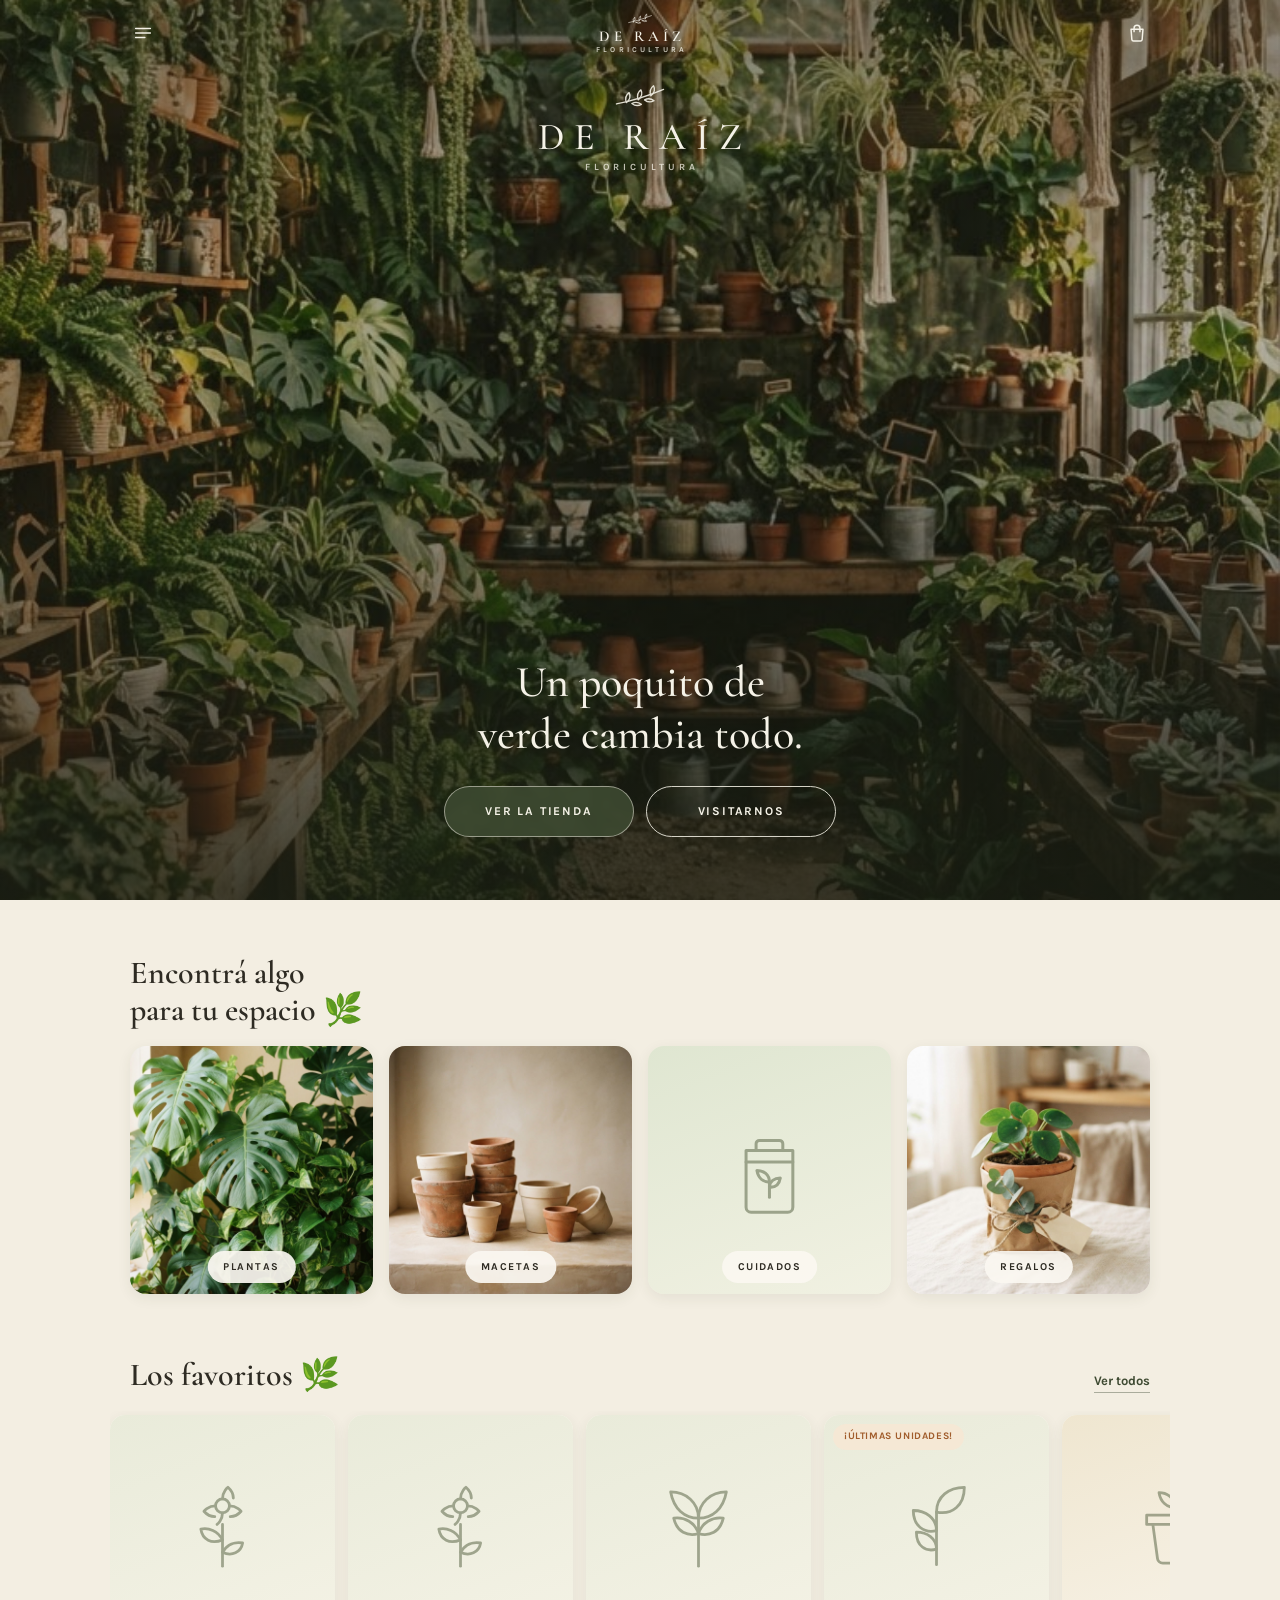
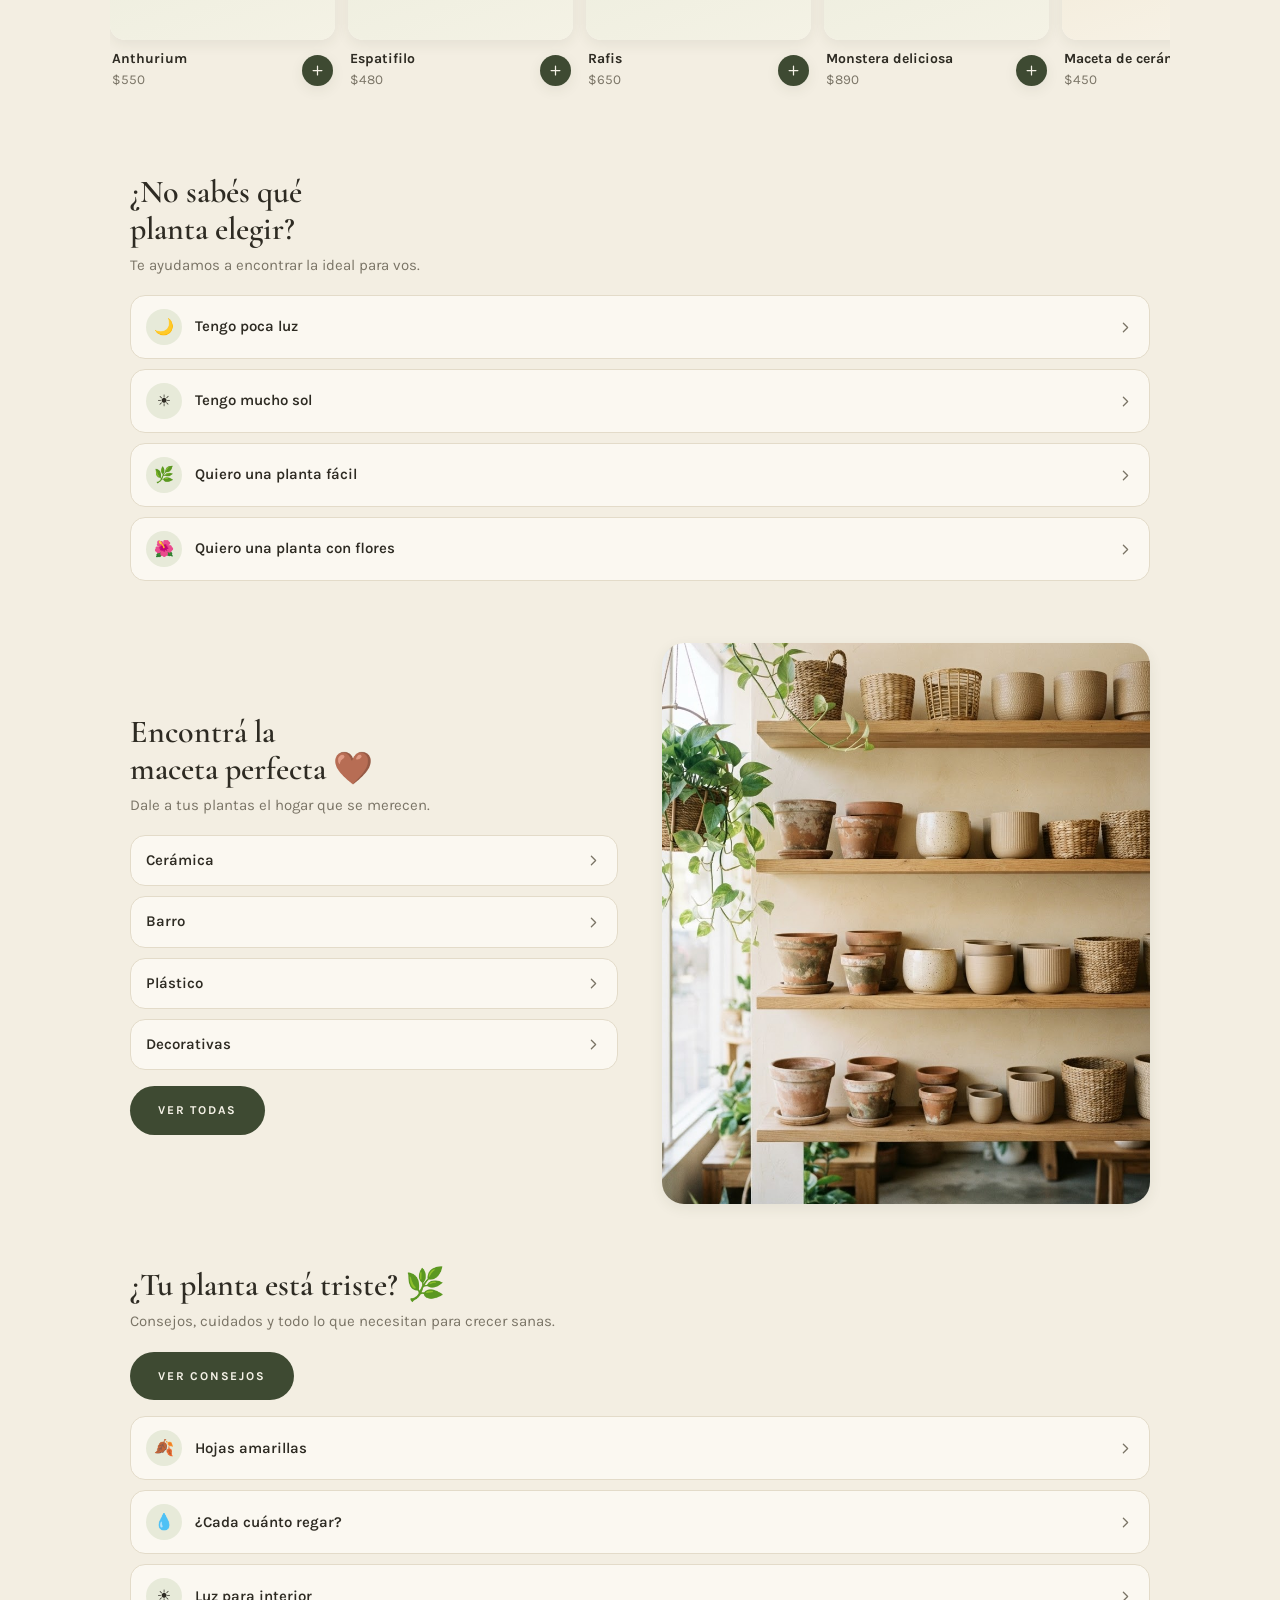
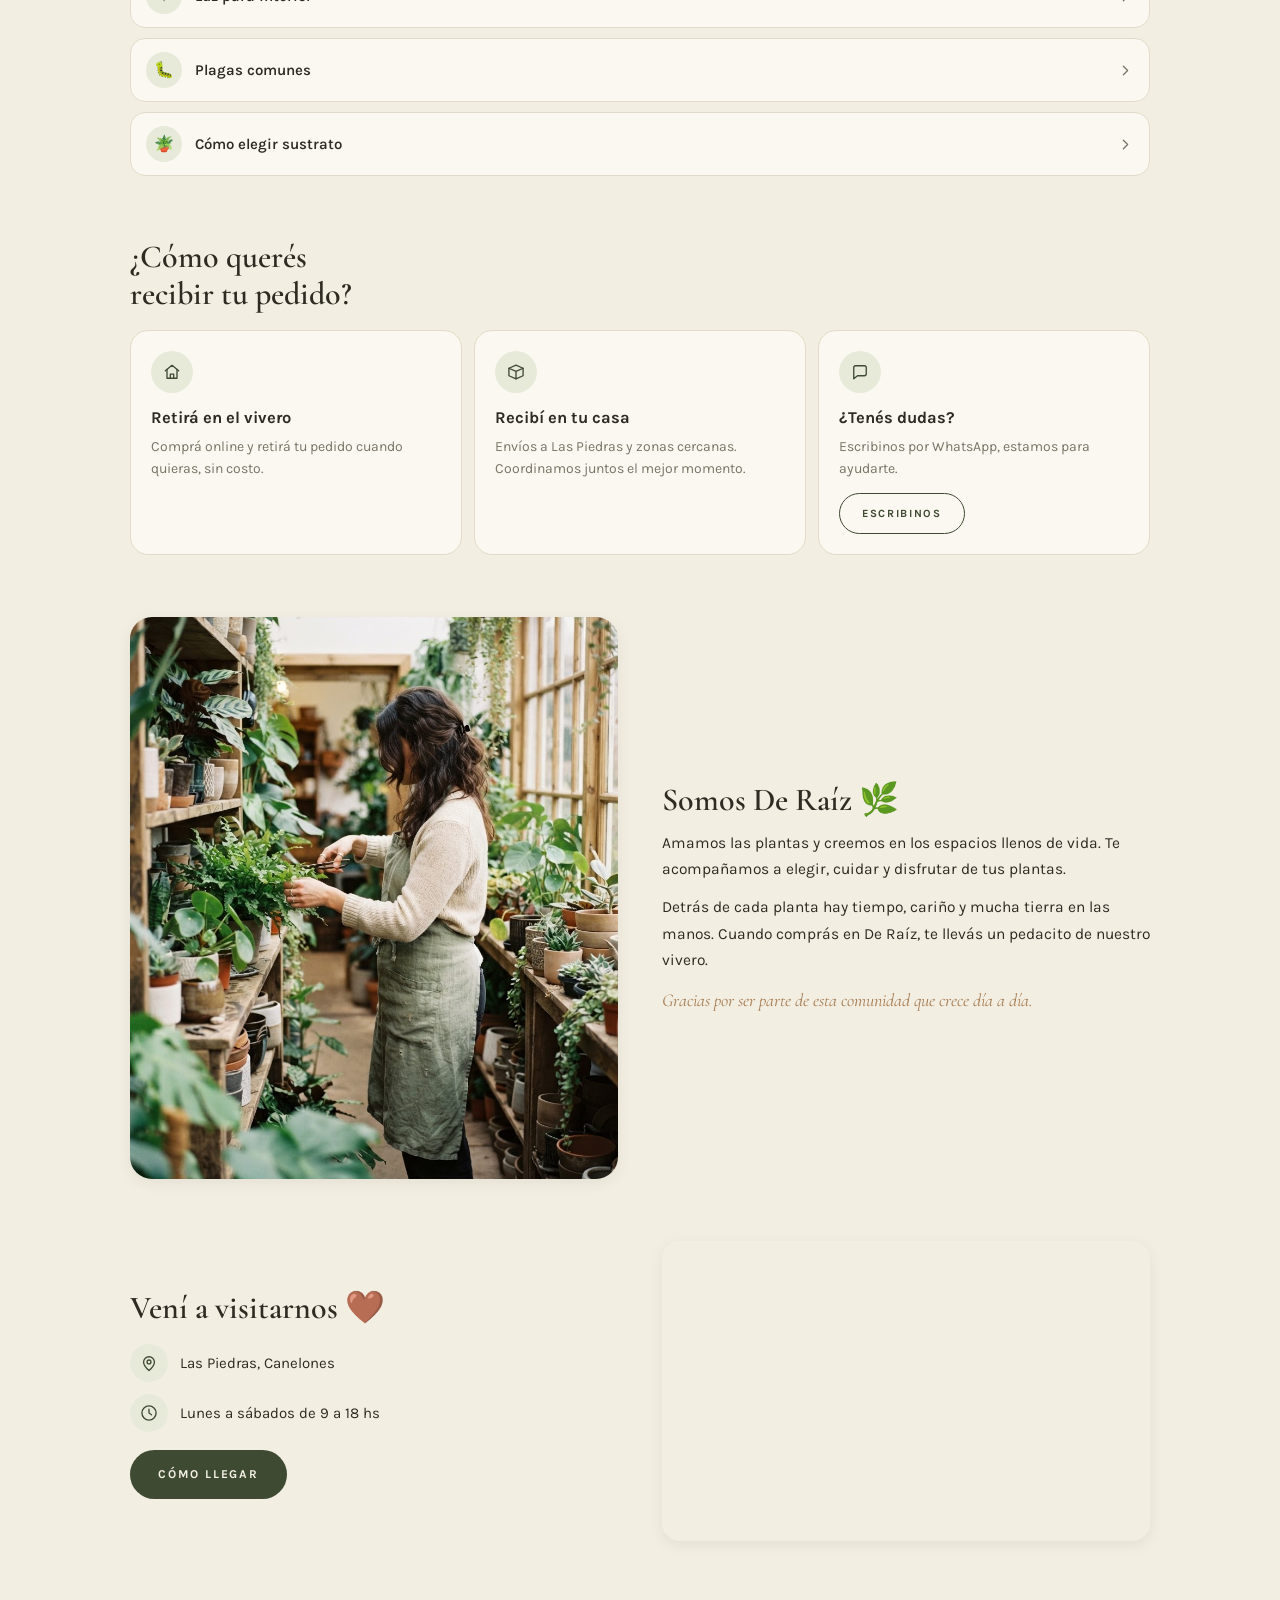
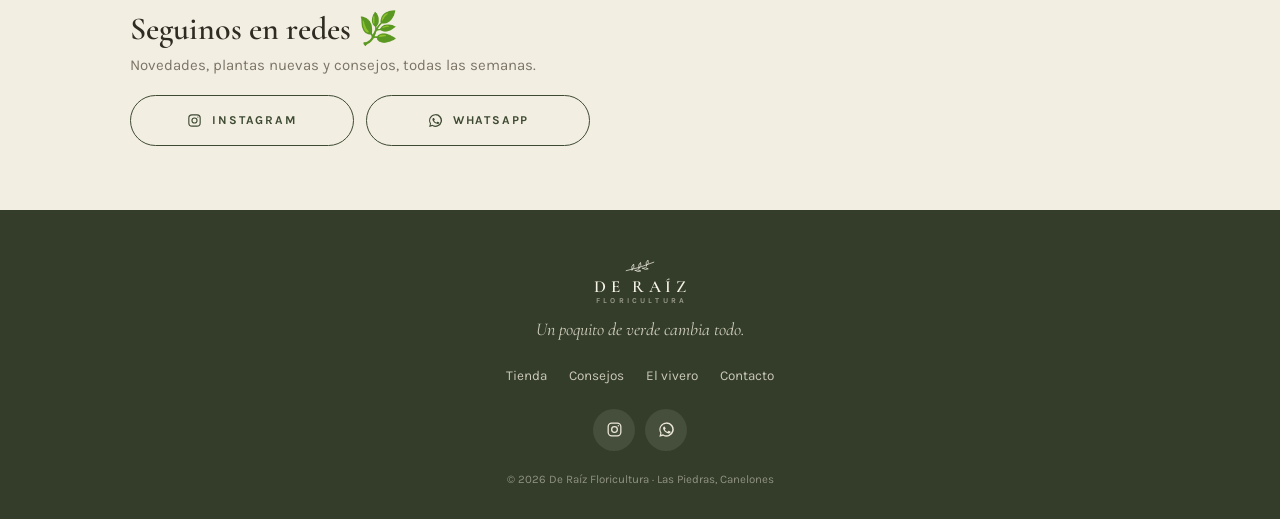
==== commit 7efba4e9: "Ajustar el hero para acercarlo al mockup de referencia - Hero a pantalla completa, de borde a borde " ====
--- a/index.html
+++ b/index.html
@@ -55,9 +55,9 @@
     </a>
 
     <div class="hero__abajo">
-      <h1 class="hero__frase">Un poquito de verde cambia todo.</h1>
+      <h1 class="hero__frase">Un poquito de<br>verde cambia todo.</h1>
       <div class="hero__acciones">
-        <a class="btn btn--crema" href="tienda.html">Ver la tienda</a>
+        <a class="btn btn--verde-hero" href="tienda.html">Ver la tienda</a>
         <a class="btn btn--borde" href="#visitanos">Visitarnos</a>
       </div>
     </div>
--- a/assets/css/styles.css
+++ b/assets/css/styles.css
@@ -101,11 +101,48 @@
   position: sticky;
   top: 0;
   z-index: 50;
-  background: rgba(243, 238, 226, 0.9);
+  background-color: rgba(243, 238, 226, 0.9);
   backdrop-filter: blur(10px);
   -webkit-backdrop-filter: blur(10px);
-  border-bottom: 1px solid var(--linea);
-}
+  border-bottom: 1px solid transparent;
+  border-bottom-color: var(--linea);
+  transition: background-color 0.3s, border-color 0.3s;
+}
+
+/* En la portada la barra flota sobre la foto y se vuelve crema al bajar.
+   Se usan variables para que el cambio no dependa del orden de las reglas. */
+body[data-page="home"] .topbar {
+  --barra-fondo: transparent;
+  --barra-borde: transparent;
+  --barra-texto: var(--crema-texto);
+  --barra-sub: rgba(245, 242, 231, 0.8);
+  --barra-hover: rgba(255, 255, 255, 0.14);
+  --barra-blur: none;
+  position: fixed;
+  left: 0;
+  right: 0;
+}
+
+body[data-page="home"] .topbar.topbar--solida {
+  --barra-fondo: rgba(243, 238, 226, 0.92);
+  --barra-borde: var(--linea);
+  --barra-texto: var(--tinta);
+  --barra-sub: var(--tinta-2);
+  --barra-hover: rgba(62, 74, 50, 0.08);
+  --barra-blur: blur(10px);
+}
+
+body[data-page="home"] .topbar {
+  background-color: var(--barra-fondo);
+  border-bottom-color: var(--barra-borde);
+  color: var(--barra-texto);
+  backdrop-filter: var(--barra-blur);
+  -webkit-backdrop-filter: var(--barra-blur);
+}
+
+body[data-page="home"] .topbar .logo--topbar { color: var(--barra-texto); }
+body[data-page="home"] .topbar .logo__sub { color: var(--barra-sub); }
+body[data-page="home"] .topbar .topbar__btn:hover { background: var(--barra-hover); }
 
 .topbar__in {
   position: relative;
@@ -281,6 +318,17 @@
 .btn--crema { background: var(--arena); color: var(--tinta); }
 .btn--crema:hover { background: #E4DBC2; }
 
+/* Botón principal del hero: verde translúcido sobre la foto */
+.btn--verde-hero {
+  background: rgba(62, 74, 50, 0.88);
+  color: var(--crema-texto);
+  border: 1.5px solid rgba(245, 242, 231, 0.5);
+  backdrop-filter: blur(3px);
+  -webkit-backdrop-filter: blur(3px);
+}
+
+.btn--verde-hero:hover { background: rgba(51, 61, 41, 0.95); }
+
 .btn--borde {
   border: 1.5px solid rgba(245, 242, 231, 0.85);
   color: var(--crema-texto);
@@ -323,10 +371,9 @@
 
 .hero {
   position: relative;
-  margin: 12px;
-  border-radius: 26px;
+  margin: 0;
   overflow: hidden;
-  min-height: calc(100svh - 92px);
+  min-height: 100svh;
   background:
     radial-gradient(130% 90% at 50% 0%, #48563A 0%, var(--verde-osc) 55%, var(--verde-noche) 100%);
   color: var(--crema-texto);
@@ -335,7 +382,7 @@
   align-items: center;
   justify-content: space-between;
   text-align: center;
-  padding: clamp(40px, 8vh, 72px) 26px clamp(34px, 6vh, 56px);
+  padding: calc(66px + clamp(6px, 2vh, 18px)) 26px clamp(38px, 7vh, 64px);
 }
 
 /* la foto y el velo van detrás; `.hero > *` los volvería relativos */
@@ -373,8 +420,8 @@
 .hero > * { position: relative; }
 
 .logo--hero { color: var(--crema-texto); }
-.logo--hero .sprig { width: 52px; }
-.logo--hero .logo__nombre { font-size: clamp(26px, 7vw, 34px); font-weight: 500; margin-top: 8px; }
+.logo--hero .sprig { width: 58px; }
+.logo--hero .logo__nombre { font-size: clamp(29px, 8vw, 38px); font-weight: 500; margin-top: 8px; }
 .logo--hero .logo__sub { font-size: 9.5px; color: rgba(245, 242, 231, 0.75); margin-top: 4px; }
 
 .hero__abajo { display: flex; flex-direction: column; align-items: center; gap: 26px; width: 100%; }
@@ -1189,7 +1236,7 @@
 @media (min-width: 720px) {
   .seccion { padding: 54px 0 8px; }
 
-  .hero { margin: 16px; min-height: 640px; }
+  .hero { min-height: 100svh; }
   .hero__acciones { flex-direction: row; width: auto; }
   .hero__acciones .btn { min-width: 190px; }
 
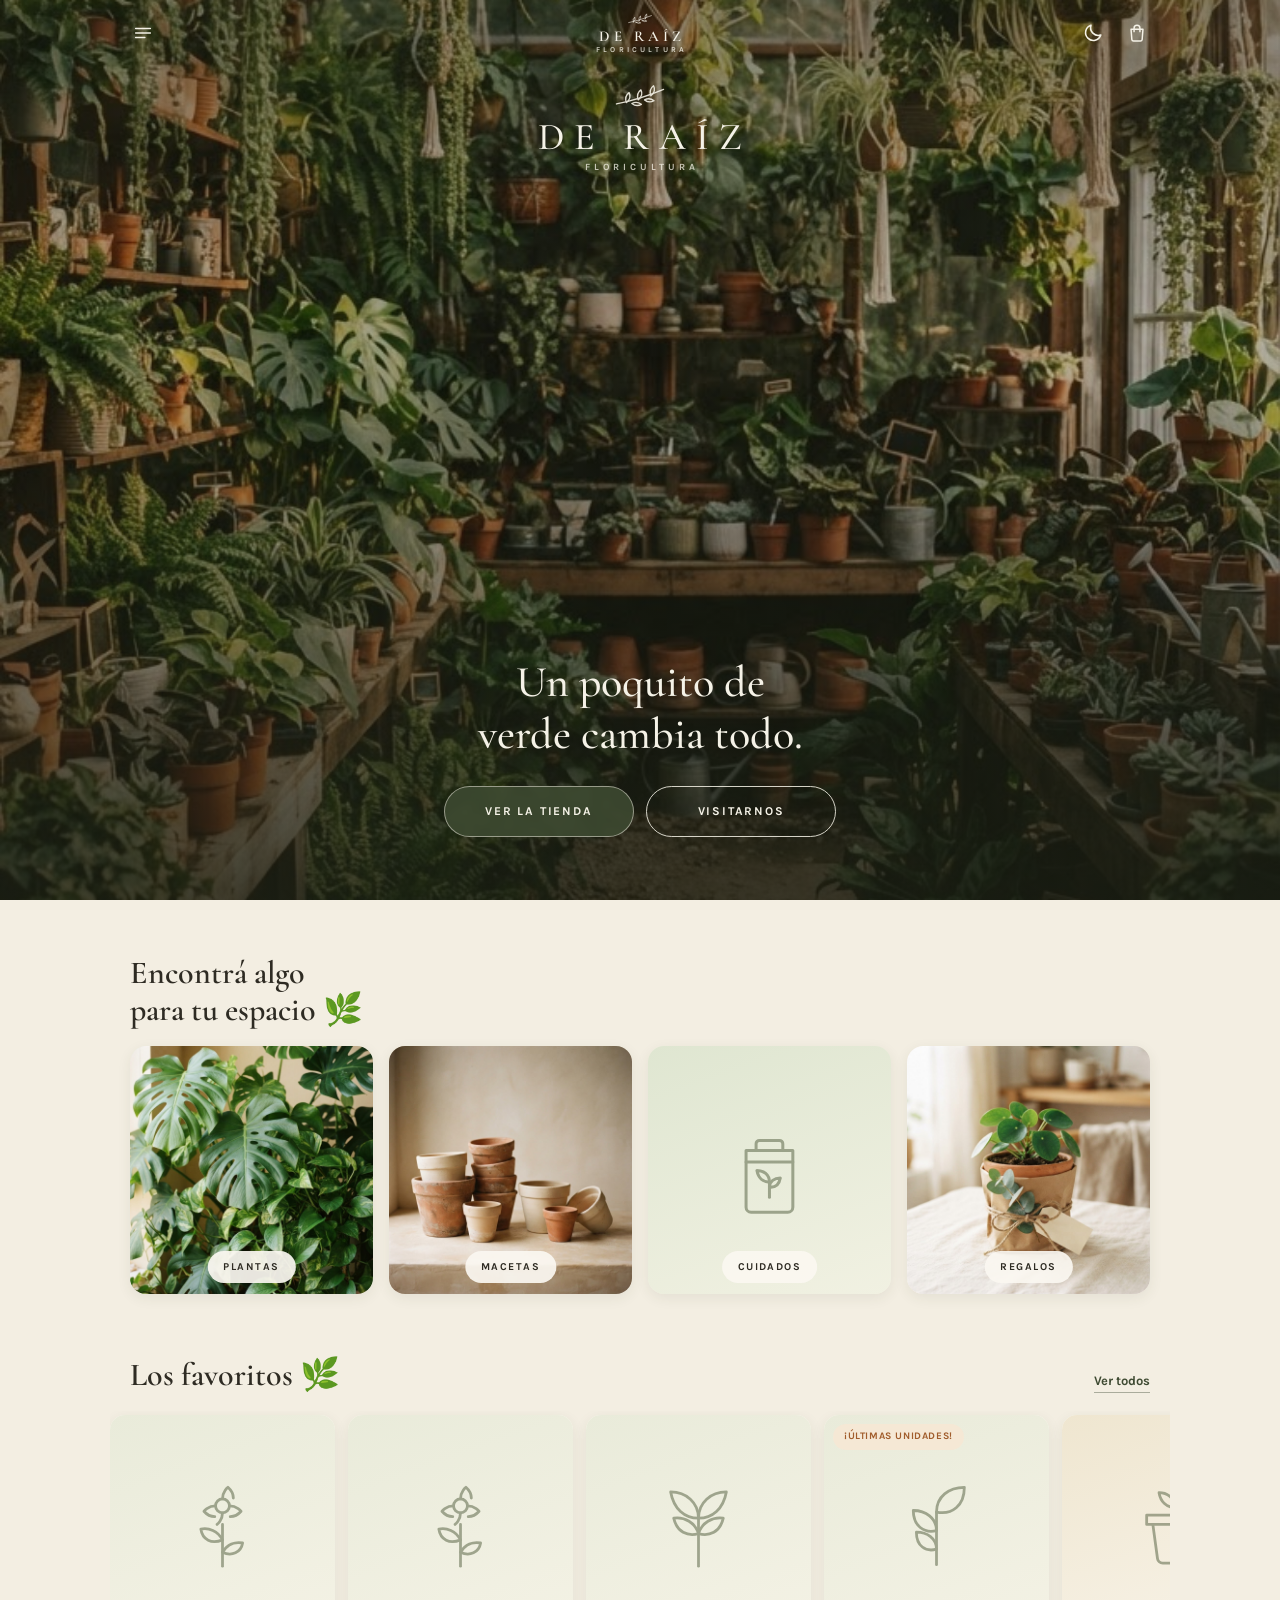
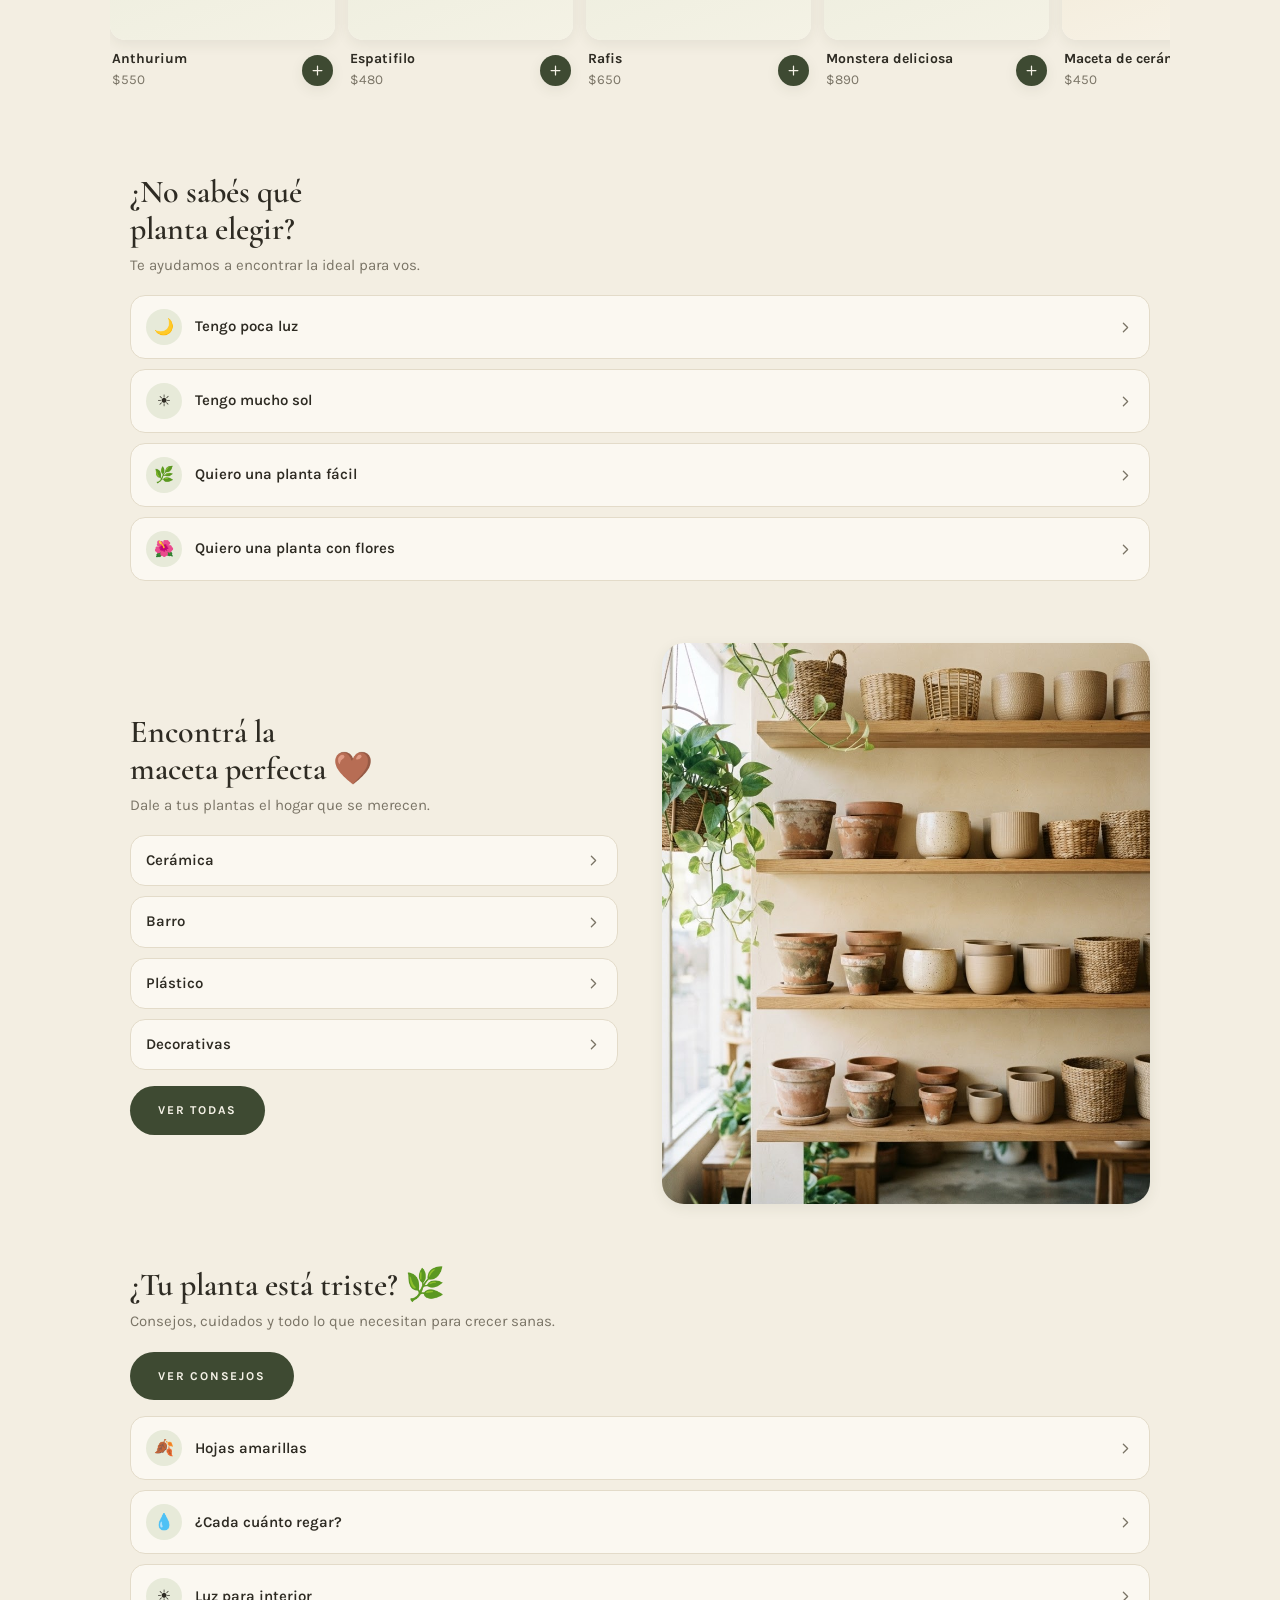
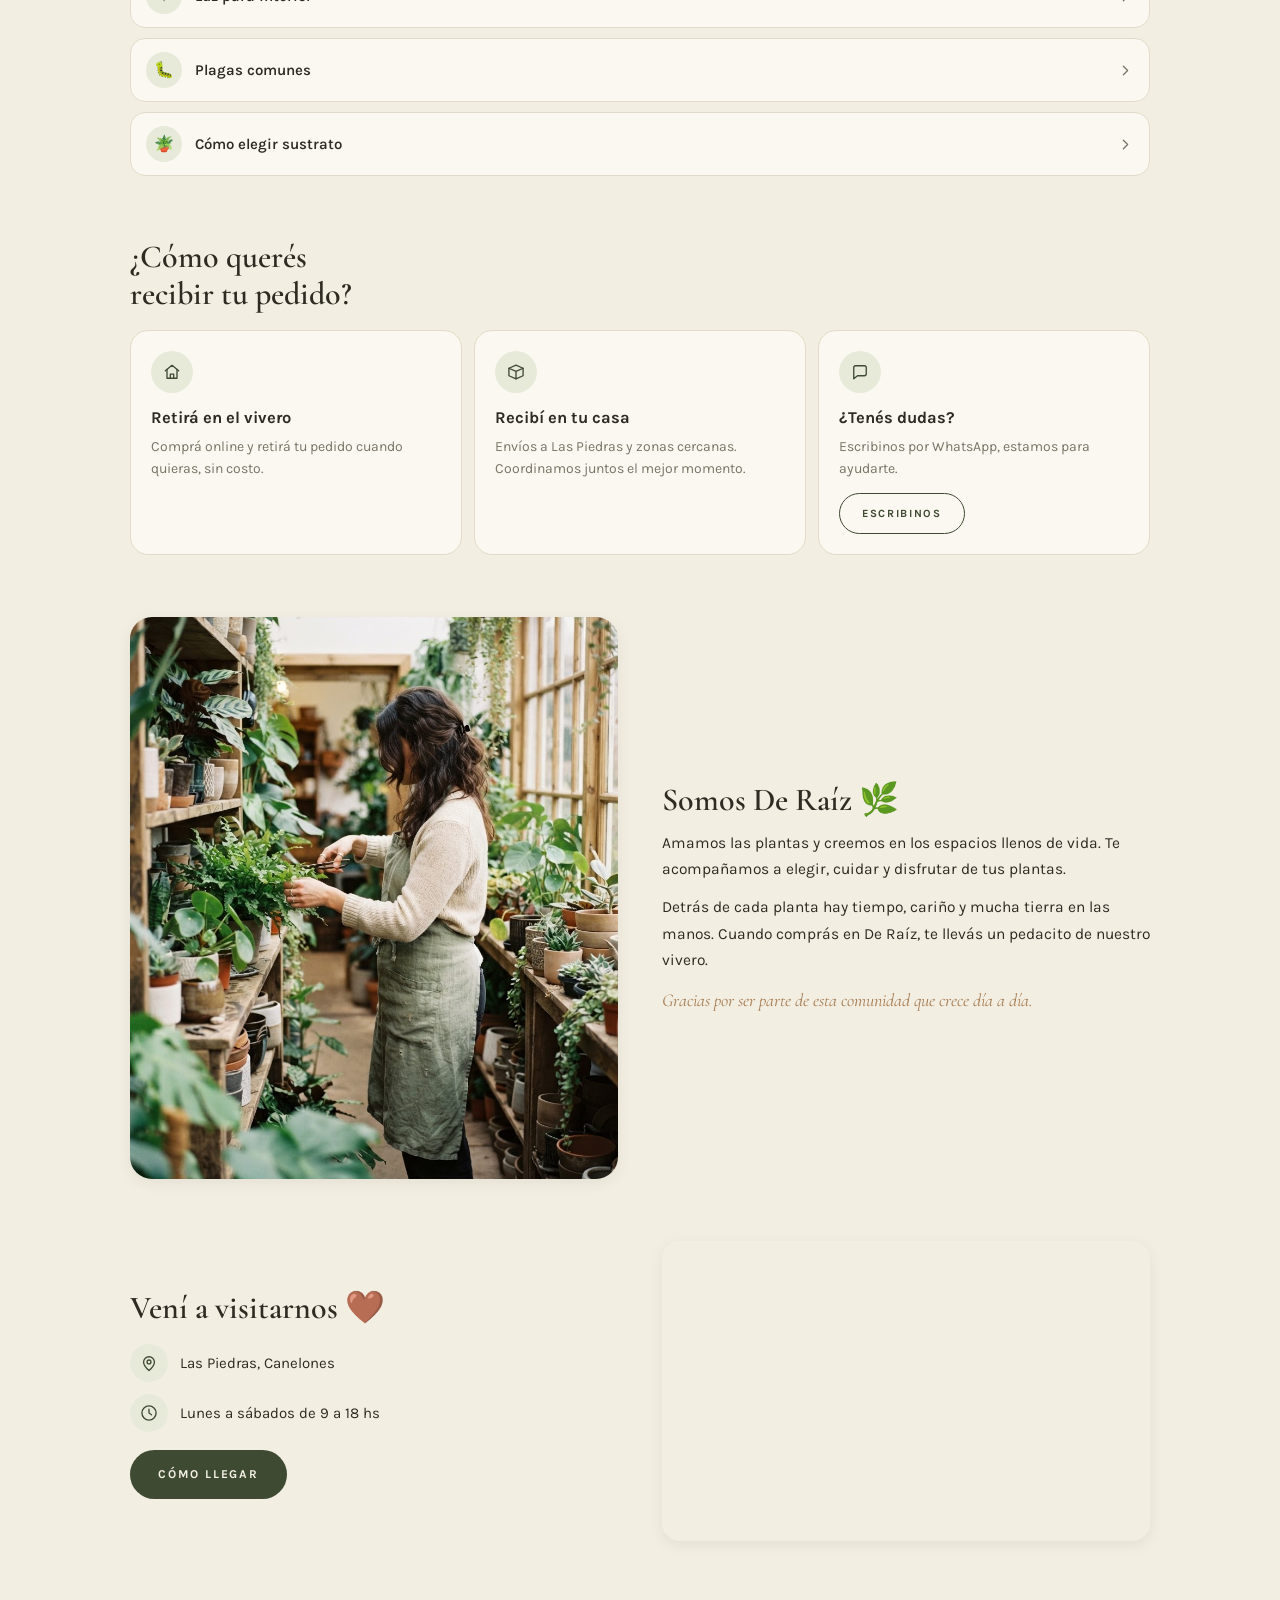
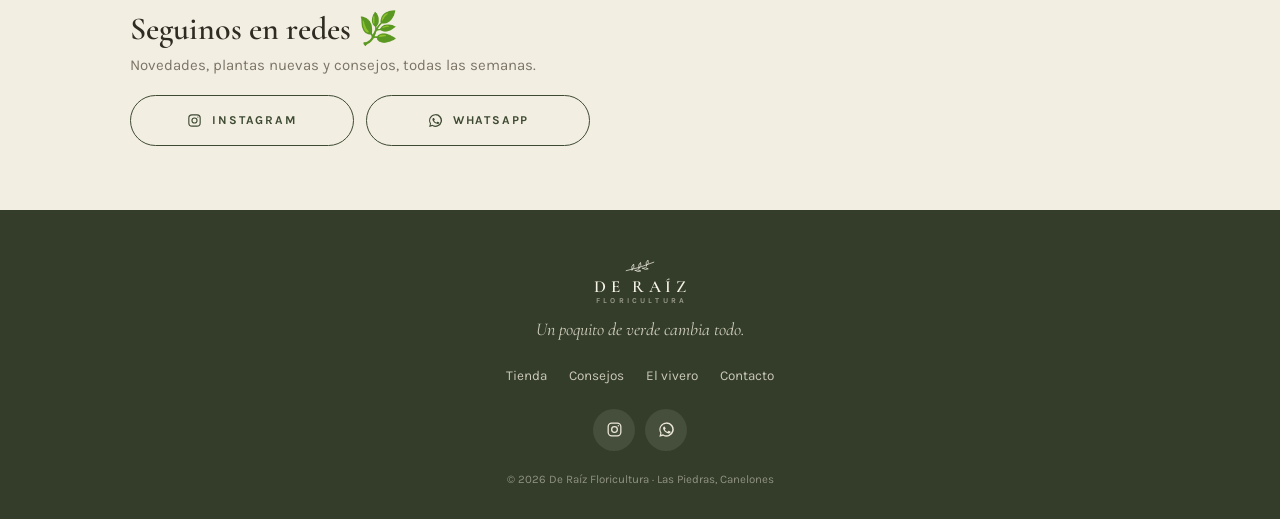
==== commit 18f6cd60: "Agregar modo claro y modo oscuro El modo claro es el beige de siempre; el oscuro usa verdes profundo" ====
--- a/index.html
+++ b/index.html
@@ -13,6 +13,18 @@
   <link rel="preconnect" href="https://fonts.gstatic.com" crossorigin>
   <link href="https://fonts.googleapis.com/css2?family=Cormorant+Garamond:ital,wght@0,500;0,600;1,500&family=Karla:wght@400;500;700&display=swap" rel="stylesheet">
   <link rel="stylesheet" href="assets/css/styles.css">
+  <script>
+    /* Aplica el tema guardado antes de dibujar, para que no parpadee */
+    (function () {
+      try {
+        var t = localStorage.getItem('dr_tema');
+        if (t !== 'claro' && t !== 'oscuro') {
+          t = window.matchMedia && window.matchMedia('(prefers-color-scheme: dark)').matches ? 'oscuro' : 'claro';
+        }
+        document.documentElement.setAttribute('data-tema', t);
+      } catch (e) {}
+    })();
+  </script>
 </head>
 <body data-page="home">
 
--- a/assets/css/styles.css
+++ b/assets/css/styles.css
@@ -3,23 +3,62 @@
    Paleta: crema · verde oliva · madera · tinta cálida
    ============================================================ */
 
+/* ─────────────────────────────────────────────────────────────
+   PALETA — modo claro (el de siempre: crema y verde oliva)
+   El modo oscuro está más abajo, en [data-tema="oscuro"].
+   ───────────────────────────────────────────────────────────── */
+
 :root {
-  --crema: #F3EEE2;
-  --crema-2: #FBF8F1;
+  --crema: #F3EEE2;          /* fondo de la página */
+  --crema-2: #FBF8F1;        /* tarjetas y cajas */
   --blanco: #FFFFFF;
-  --verde: #3E4A32;
-  --verde-osc: #333D29;
+  --verde: #3E4A32;          /* botones y acentos */
+  --verde-osc: #333D29;      /* menú y pie de página */
   --verde-noche: #2A3222;
   --verde-suave: #77815C;
-  --verde-tenue: #E7EAD9;
-  --tinta: #2E2B23;
-  --tinta-2: #7A7466;
-  --linea: #E3DBC9;
-  --arena: #EDE6D2;
+  --verde-tenue: #E7EAD9;    /* redondeles de iconos */
+  --tinta: #2E2B23;          /* texto principal */
+  --tinta-2: #7A7466;        /* texto secundario */
+  --tinta-3: #4A463C;        /* párrafos largos */
+  --linea: #E3DBC9;          /* bordes suaves */
+  --arena: #EDE6D2;          /* chips */
+  --arena-2: #E4DBC2;        /* chips al pasar el mouse */
   --marron: #A67C52;
   --terra: #A15D2C;
   --error: #A34A31;
-  --crema-texto: #F5F2E7;
+  --crema-texto: #F5F2E7;    /* texto sobre fondo verde */
+
+  /* superficies de formularios */
+  --campo-fondo: #FDFBF6;
+  --campo-borde: #D9D0BC;
+  --campo-error: #FBF1EC;
+  --radio-activo: #F3F2E4;
+
+  /* pie de página y menú lateral */
+  --pie-fondo: var(--verde-osc);
+  --pie-texto: #EDE8D8;
+
+  /* chips de stock sobre las fotos */
+  --chip-fondo: rgba(251, 248, 241, 0.92);
+  --chip-pocas-fondo: rgba(246, 232, 213, 0.94);
+  --chip-ok-fondo: var(--verde-tenue);
+  --chip-ok-texto: #4A5A36;
+
+  /* barra superior */
+  --barra-crema: rgba(243, 238, 226, 0.9);
+  --hover-verde: rgba(62, 74, 50, 0.08);
+
+  /* dibujos de las fotos que faltan */
+  --ph-arte: #5D6849;
+  --ph-arte-op: 0.55;
+  --ph-salvia: linear-gradient(160deg, #E9EBDA 0%, #F4F2E5 100%);
+  --ph-arena: linear-gradient(160deg, #EFE6D0 0%, #F8F3E8 100%);
+  --ph-verde: linear-gradient(160deg, #DFE6D1 0%, #F1F1E2 100%);
+  --ph-terra: linear-gradient(160deg, #F0E1D0 0%, #F9F2E9 100%);
+
+  --toast-fondo: var(--tinta);
+  --toast-texto: var(--crema-texto);
+  --velo: rgba(30, 33, 24, 0.45);
 
   --serif: 'Cormorant Garamond', Georgia, 'Times New Roman', serif;
   --sans: 'Karla', 'Segoe UI', system-ui, sans-serif;
@@ -30,6 +69,61 @@
   --sombra-s: 0 4px 14px rgba(51, 61, 41, 0.08);
 }
 
+/* ─────────────────────────────────────────────────────────────
+   PALETA — modo oscuro (verdes profundos y textos claros)
+   ───────────────────────────────────────────────────────────── */
+
+:root[data-tema="oscuro"] {
+  --crema: #1F2619;          /* fondo de la página */
+  --crema-2: #2A3222;        /* tarjetas y cajas */
+  --blanco: #2A3222;
+  --verde: #8FA36B;          /* botones y acentos, más claros para que resalten */
+  --verde-osc: #161C11;      /* menú y pie de página */
+  --verde-noche: #10150C;
+  --verde-suave: #9DAE7E;
+  --verde-tenue: #37422B;    /* redondeles de iconos */
+  --tinta: #ECE7D8;          /* texto principal */
+  --tinta-2: #A8AC96;        /* texto secundario */
+  --tinta-3: #D3CFC0;        /* párrafos largos */
+  --linea: #3A4430;          /* bordes suaves */
+  --arena: #333D29;          /* chips */
+  --arena-2: #3E4A32;
+  --marron: #C69B6E;
+  --terra: #D2915E;
+  --error: #E08163;
+  --crema-texto: #F5F2E7;
+
+  --campo-fondo: #232B1D;
+  --campo-borde: #414C36;
+  --campo-error: #3A2620;
+  --radio-activo: #333D29;
+
+  --pie-fondo: #161C11;
+  --pie-texto: #DCD8C8;
+
+  --chip-fondo: rgba(31, 38, 25, 0.88);
+  --chip-pocas-fondo: rgba(70, 48, 30, 0.9);
+  --chip-ok-fondo: #37422B;
+  --chip-ok-texto: #B6C795;
+
+  --barra-crema: rgba(31, 38, 25, 0.92);
+  --hover-verde: rgba(236, 231, 216, 0.1);
+
+  --ph-arte: #9DAE7E;
+  --ph-arte-op: 0.4;
+  --ph-salvia: linear-gradient(160deg, #2C3524 0%, #232B1D 100%);
+  --ph-arena: linear-gradient(160deg, #33301F 0%, #262518 100%);
+  --ph-verde: linear-gradient(160deg, #2A3522 0%, #212819 100%);
+  --ph-terra: linear-gradient(160deg, #352A1F 0%, #272018 100%);
+
+  --toast-fondo: #ECE7D8;
+  --toast-texto: #1F2619;
+  --velo: rgba(0, 0, 0, 0.6);
+
+  --sombra: 0 12px 32px rgba(0, 0, 0, 0.4);
+  --sombra-s: 0 4px 14px rgba(0, 0, 0, 0.3);
+}
+
 /* ─────────── base ─────────── */
 
 *, *::before, *::after { box-sizing: border-box; }
@@ -42,6 +136,7 @@
   margin: 0;
   background: var(--crema);
   color: var(--tinta);
+  transition: background-color 0.3s, color 0.3s;
   font-family: var(--sans);
   font-size: 15.5px;
   line-height: 1.55;
@@ -101,7 +196,7 @@
   position: sticky;
   top: 0;
   z-index: 50;
-  background-color: rgba(243, 238, 226, 0.9);
+  background-color: var(--barra-crema);
   backdrop-filter: blur(10px);
   -webkit-backdrop-filter: blur(10px);
   border-bottom: 1px solid transparent;
@@ -159,7 +254,7 @@
   position: absolute;
   left: 50%;
   transform: translateX(-50%);
-  color: var(--verde-osc);
+  color: var(--tinta);
 }
 
 .logo--topbar .sprig { width: 28px; }
@@ -175,10 +270,16 @@
   transition: background 0.2s;
 }
 
-.topbar__btn:hover { background: rgba(62, 74, 50, 0.08); }
+.topbar__btn:hover { background: var(--hover-verde); }
 .topbar__btn svg { width: 22px; height: 22px; }
 
+.topbar__acciones { display: flex; align-items: center; gap: 2px; }
+
 .topbar__carrito { position: relative; }
+
+/* el icono de sol/luna entra con un giro suave */
+.js-tema svg { transition: transform 0.35s ease; }
+.js-tema:hover svg { transform: rotate(-18deg); }
 
 .carrito-badge {
   position: absolute;
@@ -203,7 +304,7 @@
   position: fixed;
   inset: 0;
   z-index: 80;
-  background: rgba(30, 33, 24, 0.45);
+  background: var(--velo);
 }
 
 .drawer {
@@ -213,7 +314,7 @@
   left: 0;
   z-index: 90;
   width: min(320px, 86vw);
-  background: var(--verde-osc);
+  background: var(--pie-fondo);
   color: var(--crema-texto);
   padding: 18px 26px 30px;
   transform: translateX(-105%);
@@ -251,7 +352,7 @@
   display: block;
   padding: 11px 0;
   font-size: 16px;
-  color: #EFEAD9;
+  color: var(--pie-texto);
   border-bottom: 1px solid rgba(255, 255, 255, 0.07);
   transition: padding-left 0.2s, color 0.2s;
 }
@@ -316,7 +417,7 @@
 .btn--verde:disabled { background: #B8B2A2; cursor: not-allowed; }
 
 .btn--crema { background: var(--arena); color: var(--tinta); }
-.btn--crema:hover { background: #E4DBC2; }
+.btn--crema:hover { background: var(--arena-2); }
 
 /* Botón principal del hero: verde translúcido sobre la foto */
 .btn--verde-hero {
@@ -351,12 +452,12 @@
   overflow: hidden;
 }
 
-.ph--salvia { background: linear-gradient(160deg, #E9EBDA 0%, #F4F2E5 100%); }
-.ph--arena  { background: linear-gradient(160deg, #EFE6D0 0%, #F8F3E8 100%); }
-.ph--verde  { background: linear-gradient(160deg, #DFE6D1 0%, #F1F1E2 100%); }
-.ph--terra  { background: linear-gradient(160deg, #F0E1D0 0%, #F9F2E9 100%); }
-
-.ph__arte { display: flex; width: 44%; max-width: 130px; color: #5D6849; opacity: 0.55; }
+.ph--salvia { background: var(--ph-salvia); }
+.ph--arena  { background: var(--ph-arena); }
+.ph--verde  { background: var(--ph-verde); }
+.ph--terra  { background: var(--ph-terra); }
+
+.ph__arte { display: flex; width: 44%; max-width: 130px; color: var(--ph-arte); opacity: var(--ph-arte-op); }
 .ph__arte svg { width: 100%; height: auto; }
 
 .ph img {
@@ -497,7 +598,7 @@
   bottom: 11px;
   transform: translateX(-50%);
   z-index: 2;
-  background: rgba(251, 248, 241, 0.92);
+  background: var(--chip-fondo);
   color: var(--tinta);
   padding: 8px 16px;
   border-radius: 999px;
@@ -595,17 +696,17 @@
   font-weight: 700;
   letter-spacing: 0.06em;
   text-transform: uppercase;
-  background: rgba(251, 248, 241, 0.92);
+  background: var(--chip-fondo);
   color: var(--tinta);
 }
 
-.chip-stock--pocas { color: var(--terra); background: rgba(246, 232, 213, 0.94); }
+.chip-stock--pocas { color: var(--terra); background: var(--chip-pocas-fondo); }
 .chip-stock--sin { background: rgba(46, 43, 35, 0.82); color: var(--crema-texto); }
 .chip-stock--ok {
   position: static;
   display: inline-flex;
-  background: var(--verde-tenue);
-  color: #4A5A36;
+  background: var(--chip-ok-fondo);
+  color: var(--chip-ok-texto);
 }
 
 /* ─────────── listas de opciones (elegir planta, macetas, consejos) ─────────── */
@@ -734,8 +835,8 @@
 
 .footer {
   margin-top: 56px;
-  background: var(--verde-osc);
-  color: #EDE8D8;
+  background: var(--pie-fondo);
+  color: var(--pie-texto);
   text-align: center;
   padding: 46px 0 30px;
 }
@@ -772,7 +873,7 @@
   height: 42px;
   border-radius: 50%;
   background: rgba(255, 255, 255, 0.09);
-  color: #EDE8D8;
+  color: var(--pie-texto);
   transition: background 0.2s;
 }
 
@@ -810,7 +911,7 @@
   transition: background 0.2s, color 0.2s;
 }
 
-.chip:hover { background: #E4DBC2; }
+.chip:hover { background: var(--arena-2); }
 .chip--activo { background: var(--verde); color: var(--crema-texto); }
 .chip--activo:hover { background: var(--verde-osc); }
 .chip--mini { padding: 7px 14px; font-size: 11.5px; background: transparent; border-color: var(--linea); }
@@ -925,7 +1026,7 @@
 
 .detalles-lista svg { width: 18px; height: 18px; color: var(--verde-suave); flex-shrink: 0; }
 
-.prod-detalle__desc { margin: 14px 0 20px; line-height: 1.66; color: #4A463C; }
+.prod-detalle__desc { margin: 14px 0 20px; line-height: 1.66; color: var(--tinta-3); }
 
 .enlace-wa {
   display: inline-flex;
@@ -1089,9 +1190,9 @@
 .campo input {
   width: 100%;
   padding: 13px 15px;
-  border: 1px solid #D9D0BC;
+  border: 1px solid var(--campo-borde);
   border-radius: 13px;
-  background: #FDFBF6;
+  background: var(--campo-fondo);
   font-size: 15px;
   transition: border-color 0.2s, box-shadow 0.2s;
 }
@@ -1102,22 +1203,22 @@
   box-shadow: 0 0 0 3px rgba(62, 74, 50, 0.12);
 }
 
-.campo--error input { border-color: var(--error); background: #FBF1EC; }
+.campo--error input { border-color: var(--error); background: var(--campo-error); }
 
 .radio-card {
   display: flex;
   align-items: center;
   gap: 12px;
-  border: 1px solid #D9D0BC;
+  border: 1px solid var(--campo-borde);
   border-radius: 14px;
-  background: #FDFBF6;
+  background: var(--campo-fondo);
   padding: 13px 15px;
   margin: 9px 0;
   cursor: pointer;
   transition: border-color 0.2s, background 0.2s;
 }
 
-.radio-card:has(input:checked) { border-color: var(--verde); background: #F3F2E4; }
+.radio-card:has(input:checked) { border-color: var(--verde); background: var(--radio-activo); }
 
 .radio-card input { accent-color: var(--verde); width: 17px; height: 17px; margin: 0; flex-shrink: 0; }
 
@@ -1187,7 +1288,7 @@
 .acordeon[open] .chev { transform: rotate(90deg); }
 
 .acordeon__cuerpo { padding: 0 18px 18px; }
-.acordeon__cuerpo p { font-size: 14.5px; line-height: 1.68; color: #4A463C; margin-top: 10px; }
+.acordeon__cuerpo p { font-size: 14.5px; line-height: 1.68; color: var(--tinta-3); margin-top: 10px; }
 .acordeon__cuerpo p:first-child { margin-top: 0; }
 
 .cta-verde {
@@ -1213,8 +1314,8 @@
   display: flex;
   align-items: center;
   gap: 14px;
-  background: var(--tinta);
-  color: var(--crema-texto);
+  background: var(--toast-fondo);
+  color: var(--toast-texto);
   padding: 13px 20px;
   border-radius: 999px;
   font-size: 13.5px;
@@ -1278,3 +1379,59 @@
   *, *::before, *::after { transition: none !important; animation: none !important; }
   html { scroll-behavior: auto; }
 }
+
+/* ─────────────────────────────────────────────────────────────
+   Ajustes finos del modo oscuro
+   ───────────────────────────────────────────────────────────── */
+
+/* Las tarjetas necesitan un borde suave para despegarse del fondo */
+:root[data-tema="oscuro"] .prod-card__media,
+:root[data-tema="oscuro"] .cat-card,
+:root[data-tema="oscuro"] .bloque-media,
+:root[data-tema="oscuro"] .prod-detalle__media,
+:root[data-tema="oscuro"] .carro-item__media {
+  border: 1px solid var(--linea);
+}
+
+/* Botón verde: en oscuro el verde es claro, así que el texto va oscuro */
+:root[data-tema="oscuro"] .btn--verde,
+:root[data-tema="oscuro"] .chip--activo,
+:root[data-tema="oscuro"] .prod-card__mas,
+:root[data-tema="oscuro"] .carrito-badge,
+:root[data-tema="oscuro"] .form-seccion__titulo span,
+:root[data-tema="oscuro"] .exito__check {
+  color: #1C2216;
+}
+
+:root[data-tema="oscuro"] .btn--verde:hover,
+:root[data-tema="oscuro"] .chip--activo:hover {
+  background: var(--verde-suave);
+}
+
+:root[data-tema="oscuro"] .btn--verde:disabled { background: #4A5240; color: #9A9788; }
+
+/* El menú lateral y el pie ya son oscuros: mantienen su texto claro */
+:root[data-tema="oscuro"] .drawer__nav a { color: var(--pie-texto); }
+:root[data-tema="oscuro"] .drawer__wa { background: var(--verde); color: #1C2216; }
+
+/* El mapa se integra mejor con menos brillo */
+:root[data-tema="oscuro"] .mapa { filter: grayscale(0.4) brightness(0.82) sepia(0.1); }
+
+/* El texto sobre el verde de la sección de consejos */
+:root[data-tema="oscuro"] .cta-verde { background: var(--verde-tenue); color: var(--tinta); }
+:root[data-tema="oscuro"] .cta-verde .btn--crema { background: var(--verde); color: #1C2216; }
+
+/* El hero siempre es una foto oscura: su texto se mantiene claro */
+:root[data-tema="oscuro"] .hero { color: var(--crema-texto); }
+
+/* En oscuro, los hover de "más oscuro" pasan a ser "más claro" */
+:root[data-tema="oscuro"] .prod-card__mas:hover { background: var(--verde-suave); }
+:root[data-tema="oscuro"] .enlace-wa:hover { color: var(--verde-suave); }
+:root[data-tema="oscuro"] .btn--verde-hero { background: rgba(28, 34, 22, 0.85); color: var(--crema-texto); }
+:root[data-tema="oscuro"] .btn--verde-hero:hover { background: rgba(20, 25, 16, 0.92); }
+:root[data-tema="oscuro"] .btn--crema { background: var(--arena); color: var(--tinta); }
+:root[data-tema="oscuro"] .btn--crema:hover { background: var(--arena-2); }
+:root[data-tema="oscuro"] .btn--borde-verde { border-color: var(--verde); color: var(--verde); }
+:root[data-tema="oscuro"] .btn--borde-verde:hover { background: var(--verde-tenue); color: var(--tinta); }
+:root[data-tema="oscuro"] .link-mas { border-bottom-color: rgba(143, 163, 107, 0.5); }
+:root[data-tema="oscuro"] .toast__accion { color: #6C5A1E; }
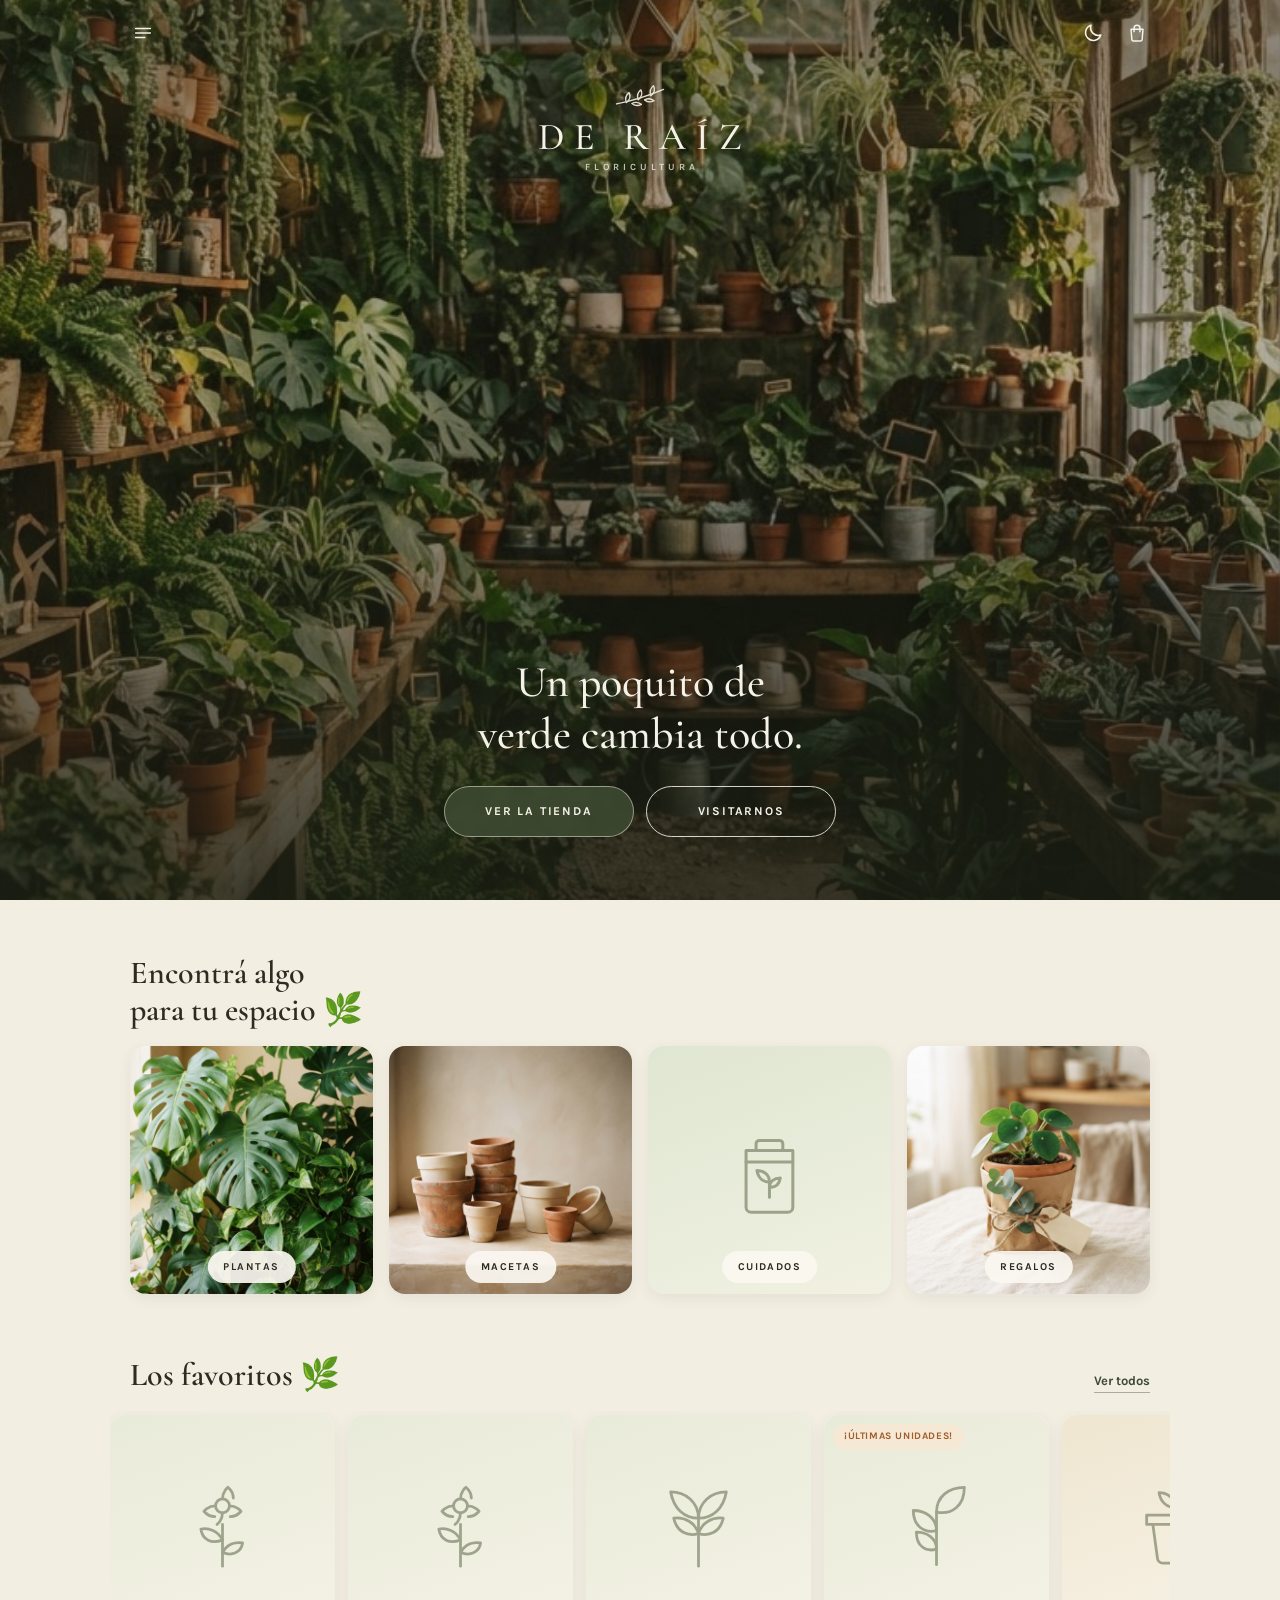
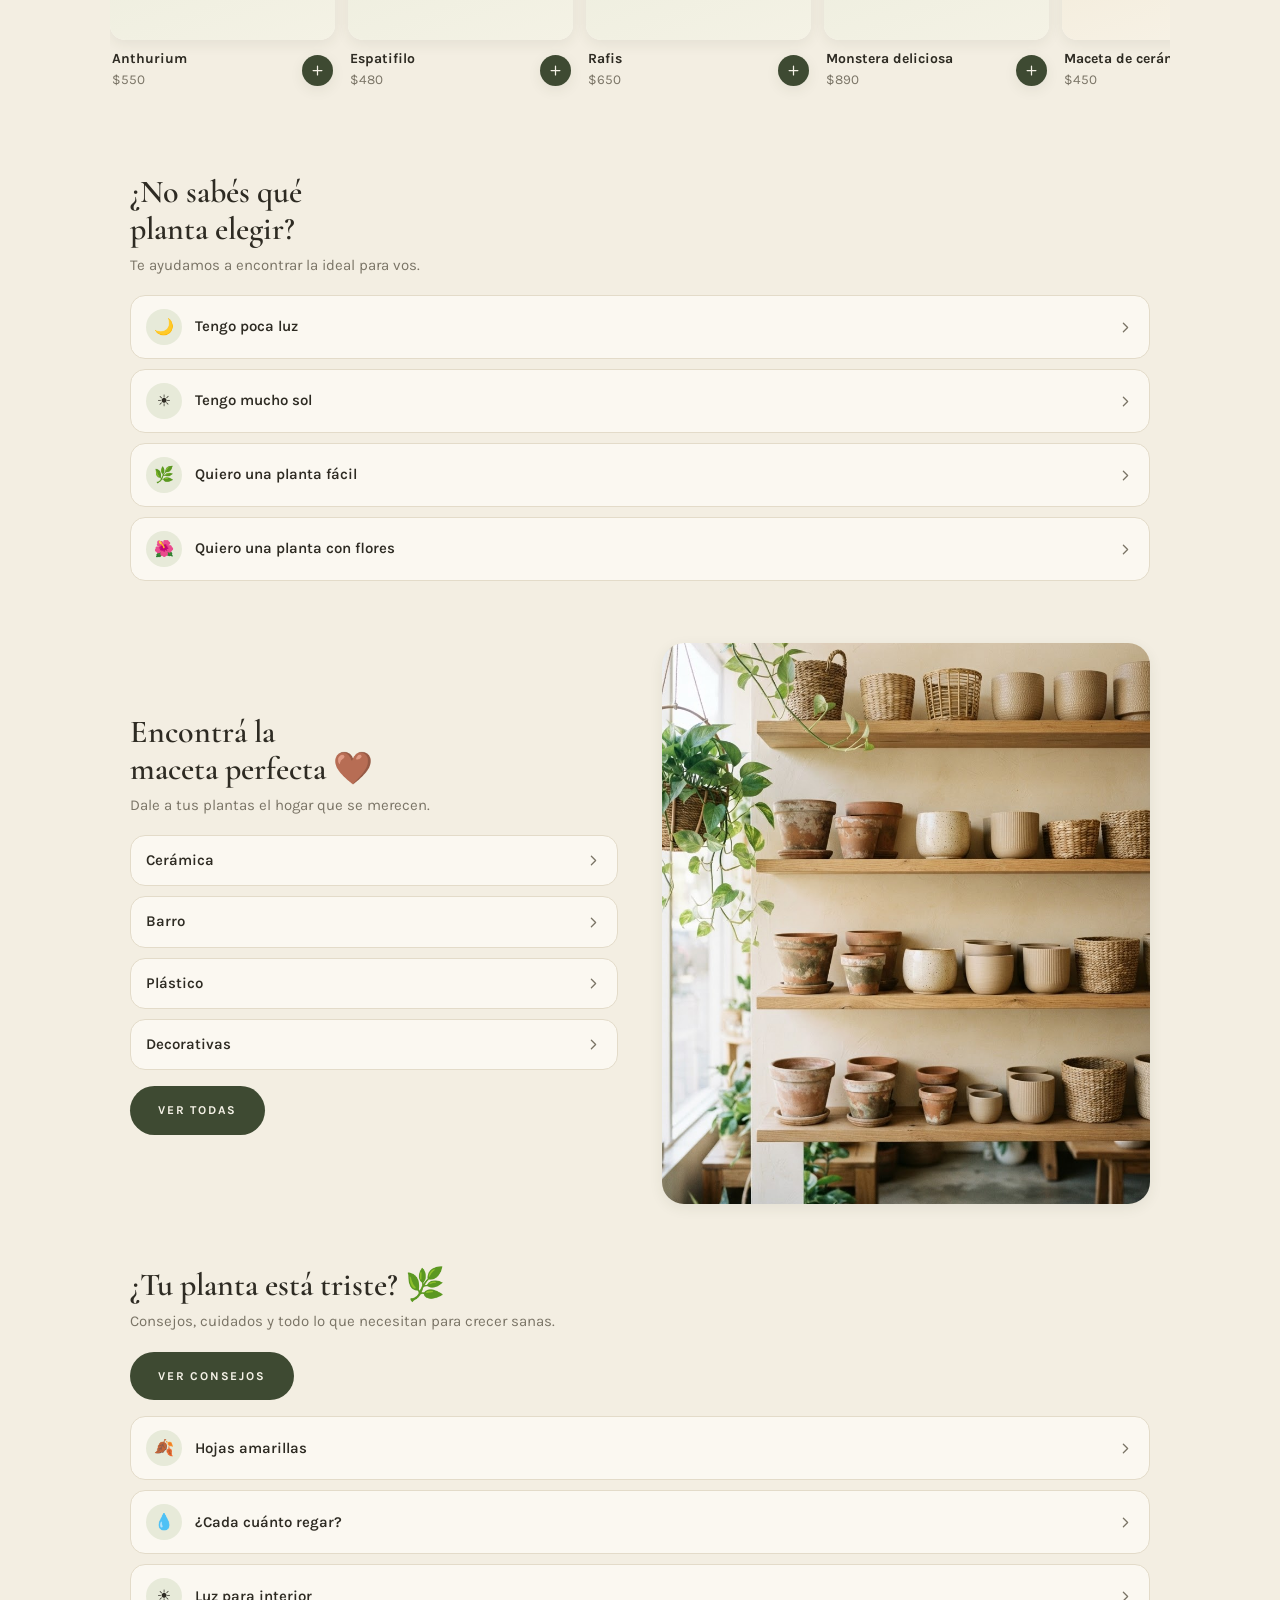
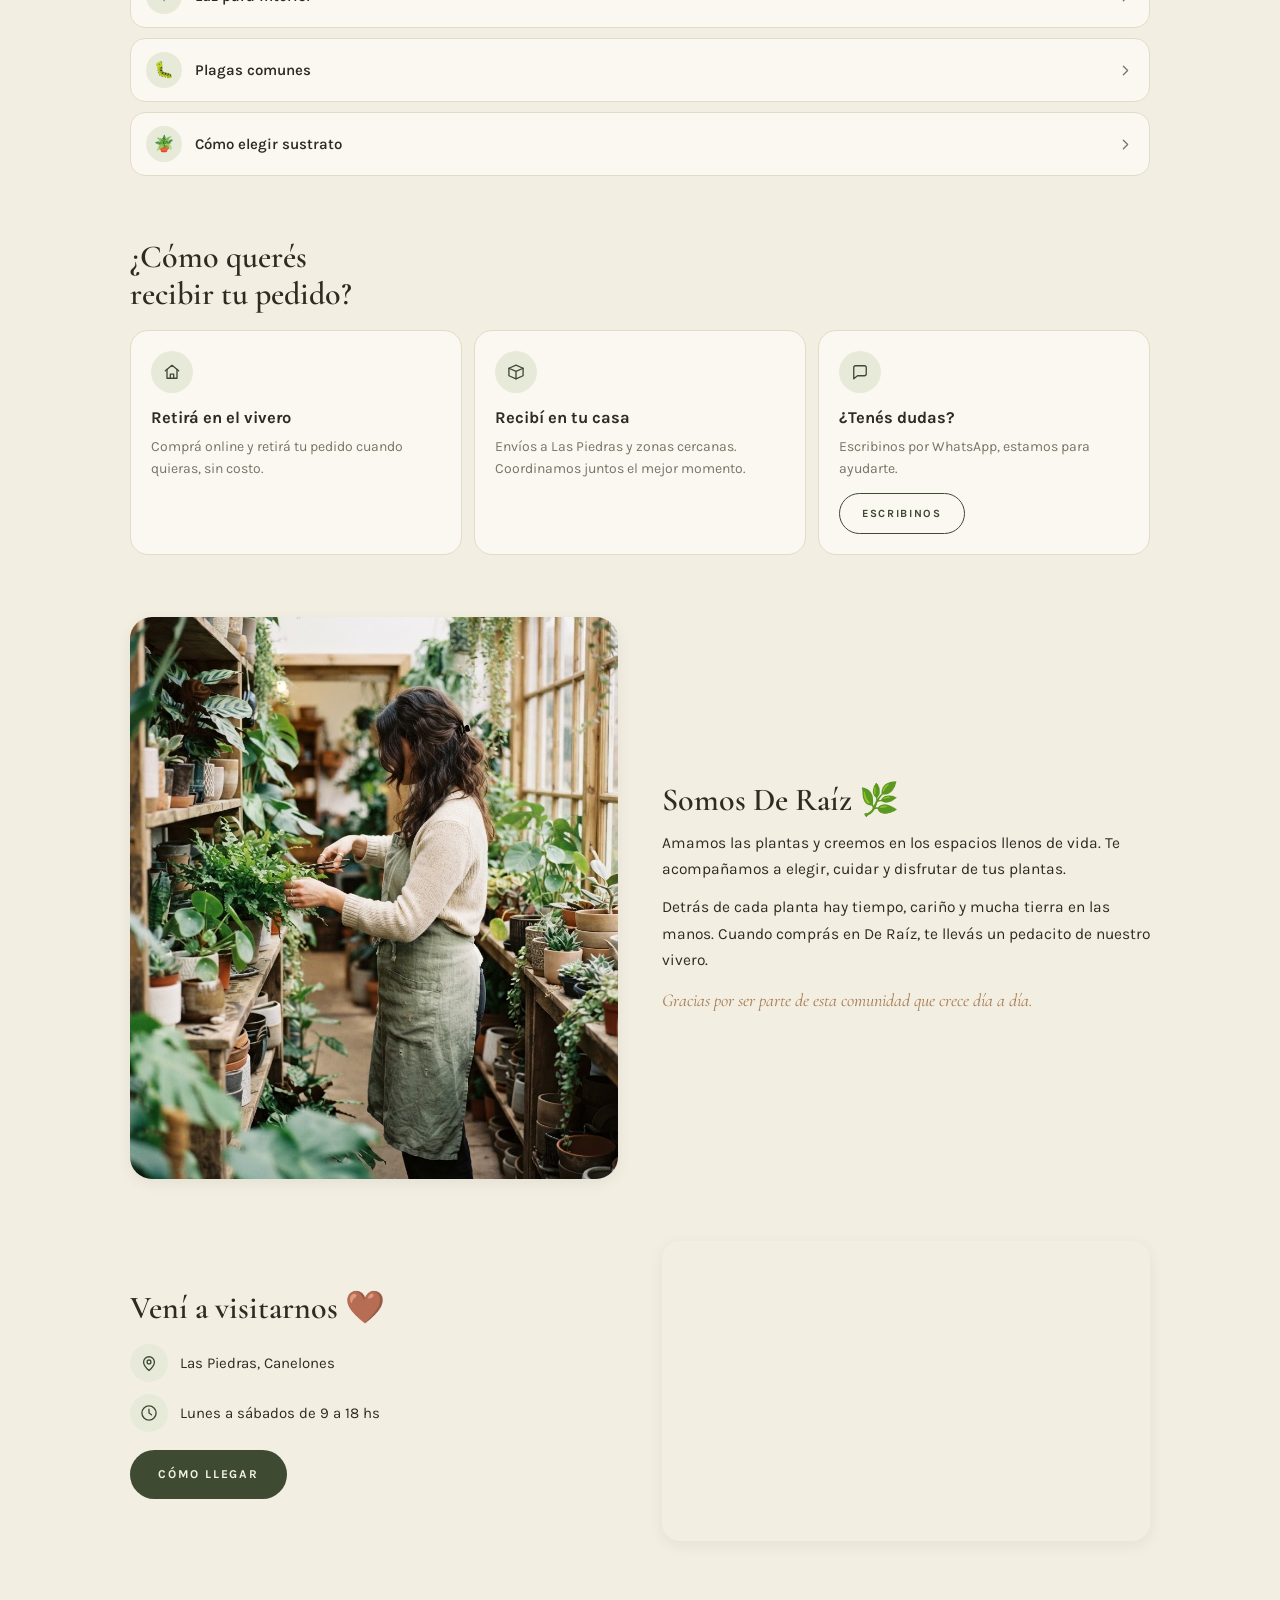
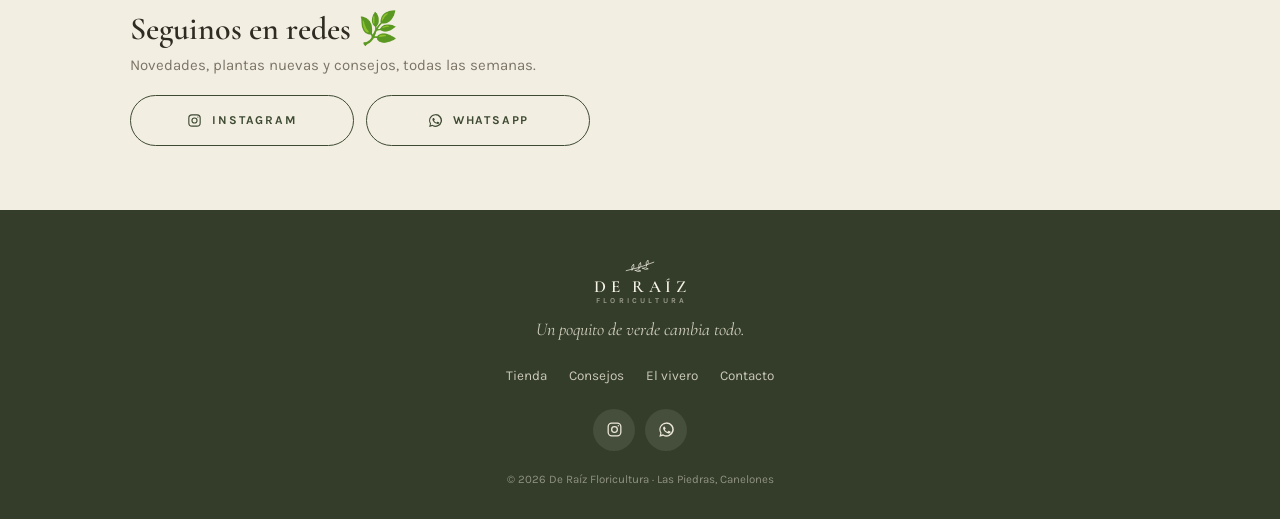
==== commit de19ed95: "Quitar la redundancia del logo y equilibrar la frase del hero En la portada se veian dos logos a la " ====
--- a/index.html
+++ b/index.html
@@ -67,7 +67,7 @@
     </a>
 
     <div class="hero__abajo">
-      <h1 class="hero__frase">Un poquito de<br>verde cambia todo.</h1>
+      <h1 class="hero__frase">Un poquito de verde cambia todo.</h1>
       <div class="hero__acciones">
         <a class="btn btn--verde-hero" href="tienda.html">Ver la tienda</a>
         <a class="btn btn--borde" href="#visitanos">Visitarnos</a>
--- a/assets/css/styles.css
+++ b/assets/css/styles.css
@@ -235,6 +235,19 @@
   -webkit-backdrop-filter: var(--barra-blur);
 }
 
+/* En la portada el logo grande del hero ya dice la marca: el de la barra
+   aparece recién al bajar, cuando el hero sale de pantalla. */
+body[data-page="home"] .topbar .logo--topbar {
+  opacity: 0;
+  visibility: hidden;
+  transition: opacity 0.3s, visibility 0.3s;
+}
+
+body[data-page="home"] .topbar.topbar--solida .logo--topbar {
+  opacity: 1;
+  visibility: visible;
+}
+
 body[data-page="home"] .topbar .logo--topbar { color: var(--barra-texto); }
 body[data-page="home"] .topbar .logo__sub { color: var(--barra-sub); }
 body[data-page="home"] .topbar .topbar__btn:hover { background: var(--barra-hover); }
@@ -532,7 +545,11 @@
   font-weight: 500;
   font-size: clamp(30px, 8.5vw, 44px);
   line-height: 1.18;
-  max-width: 380px;
+  /* sin <br> fijo: el navegador reparte las líneas parejas y el bloque
+     queda equilibrado en cualquier ancho de pantalla */
+  text-wrap: balance;
+  max-width: 16ch;
+  margin-inline: auto;
 }
 
 .hero__acciones {
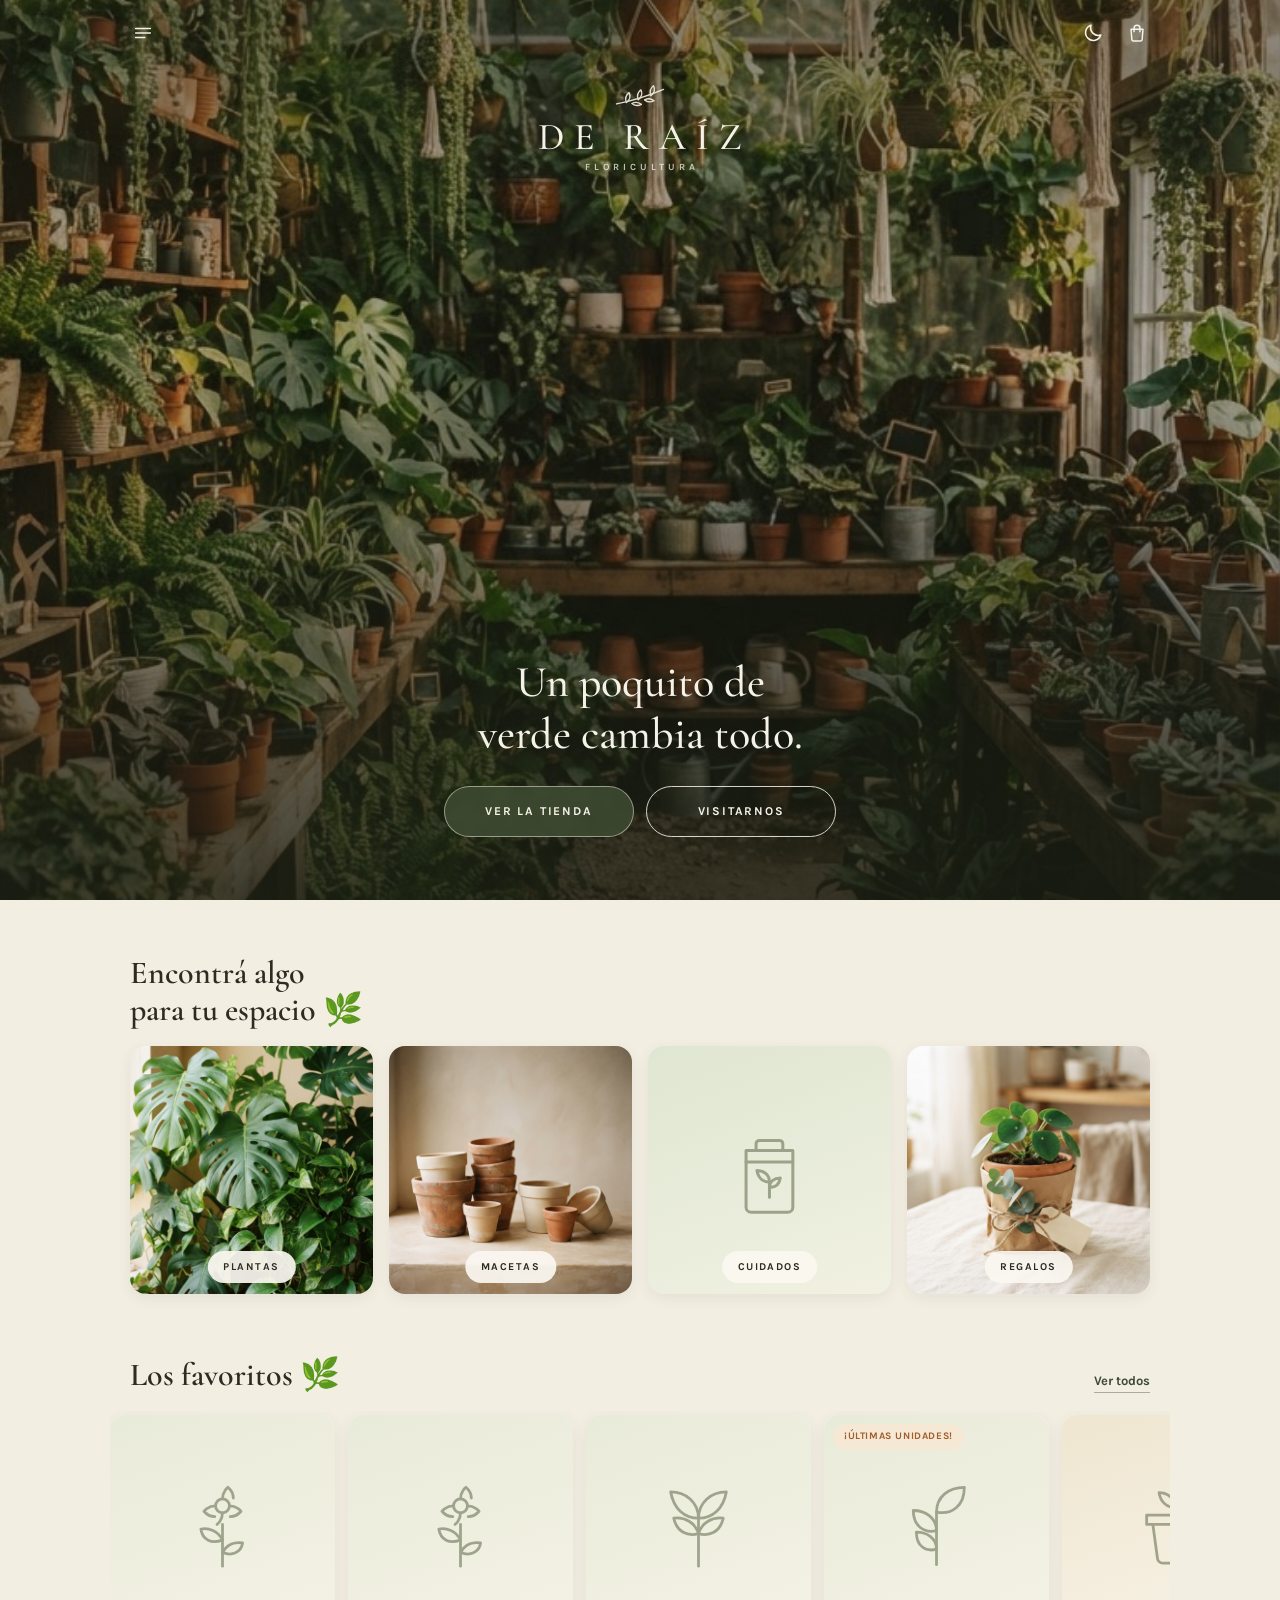
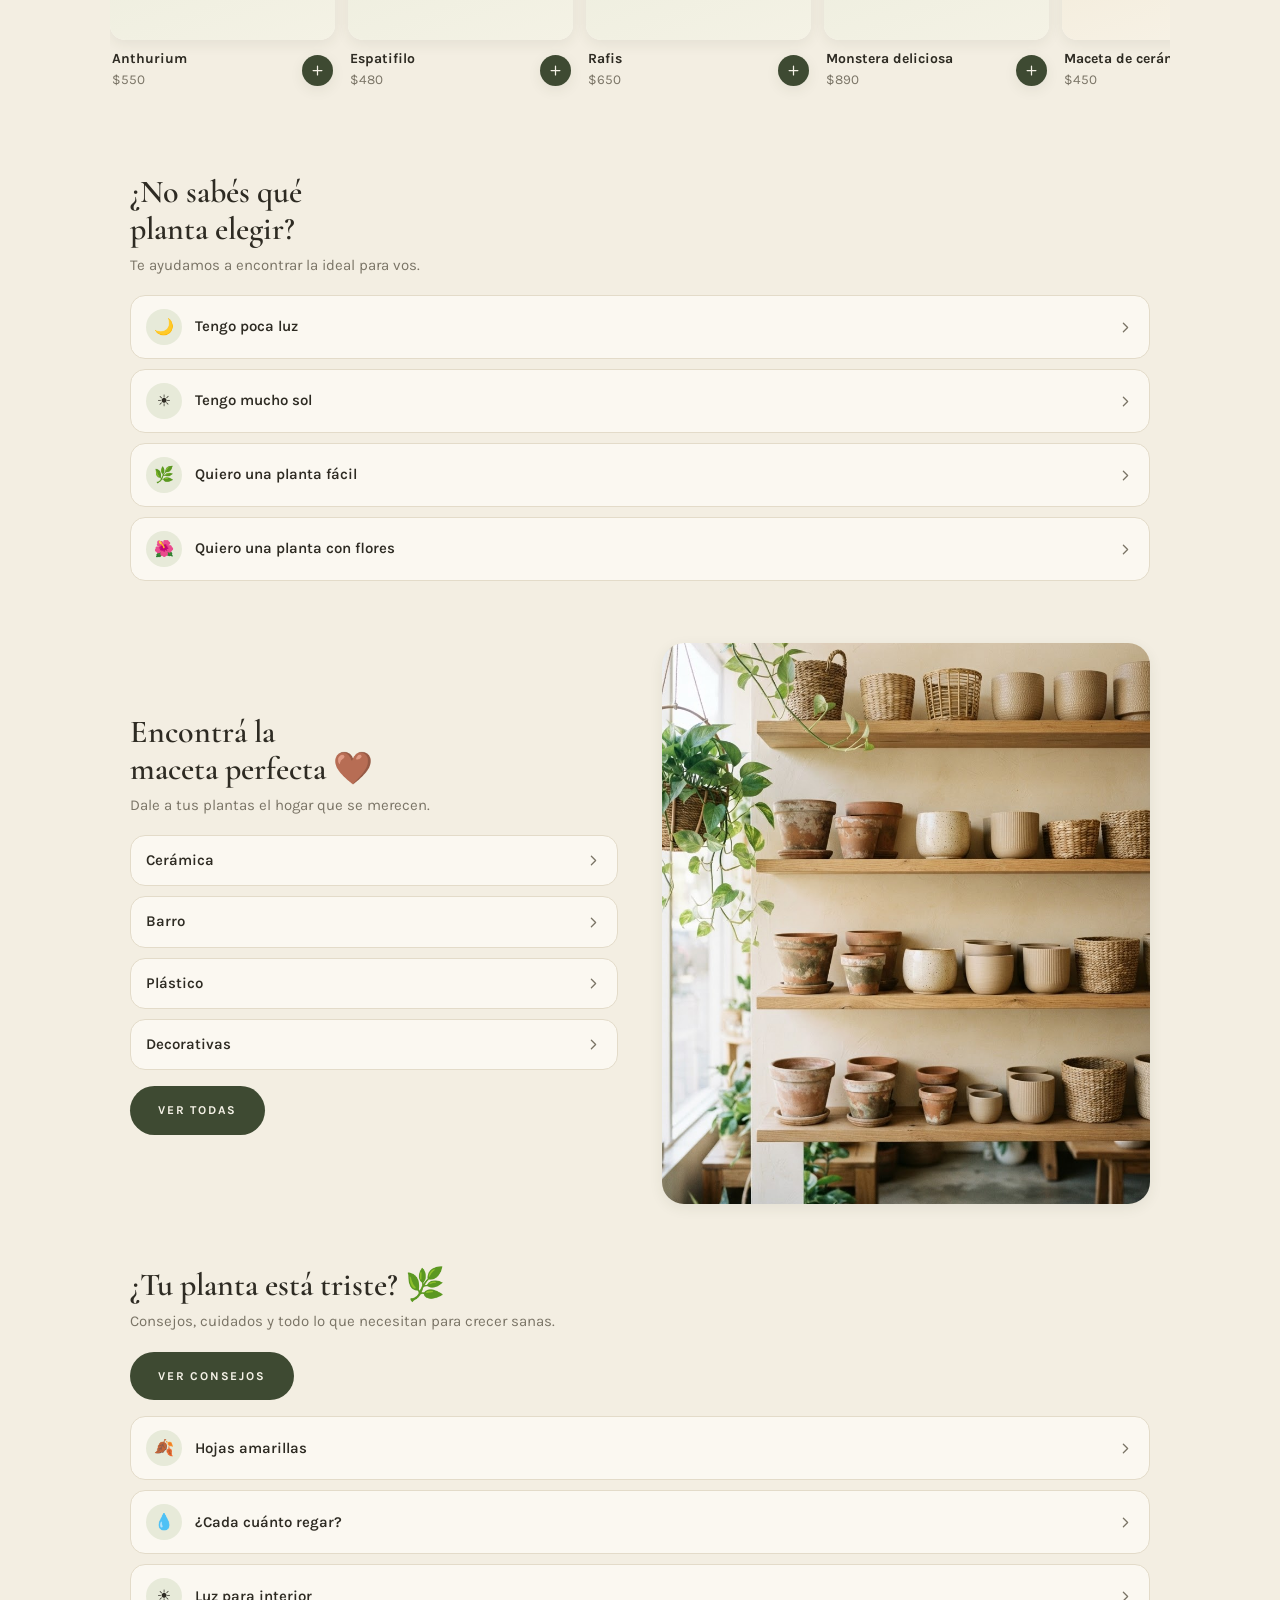
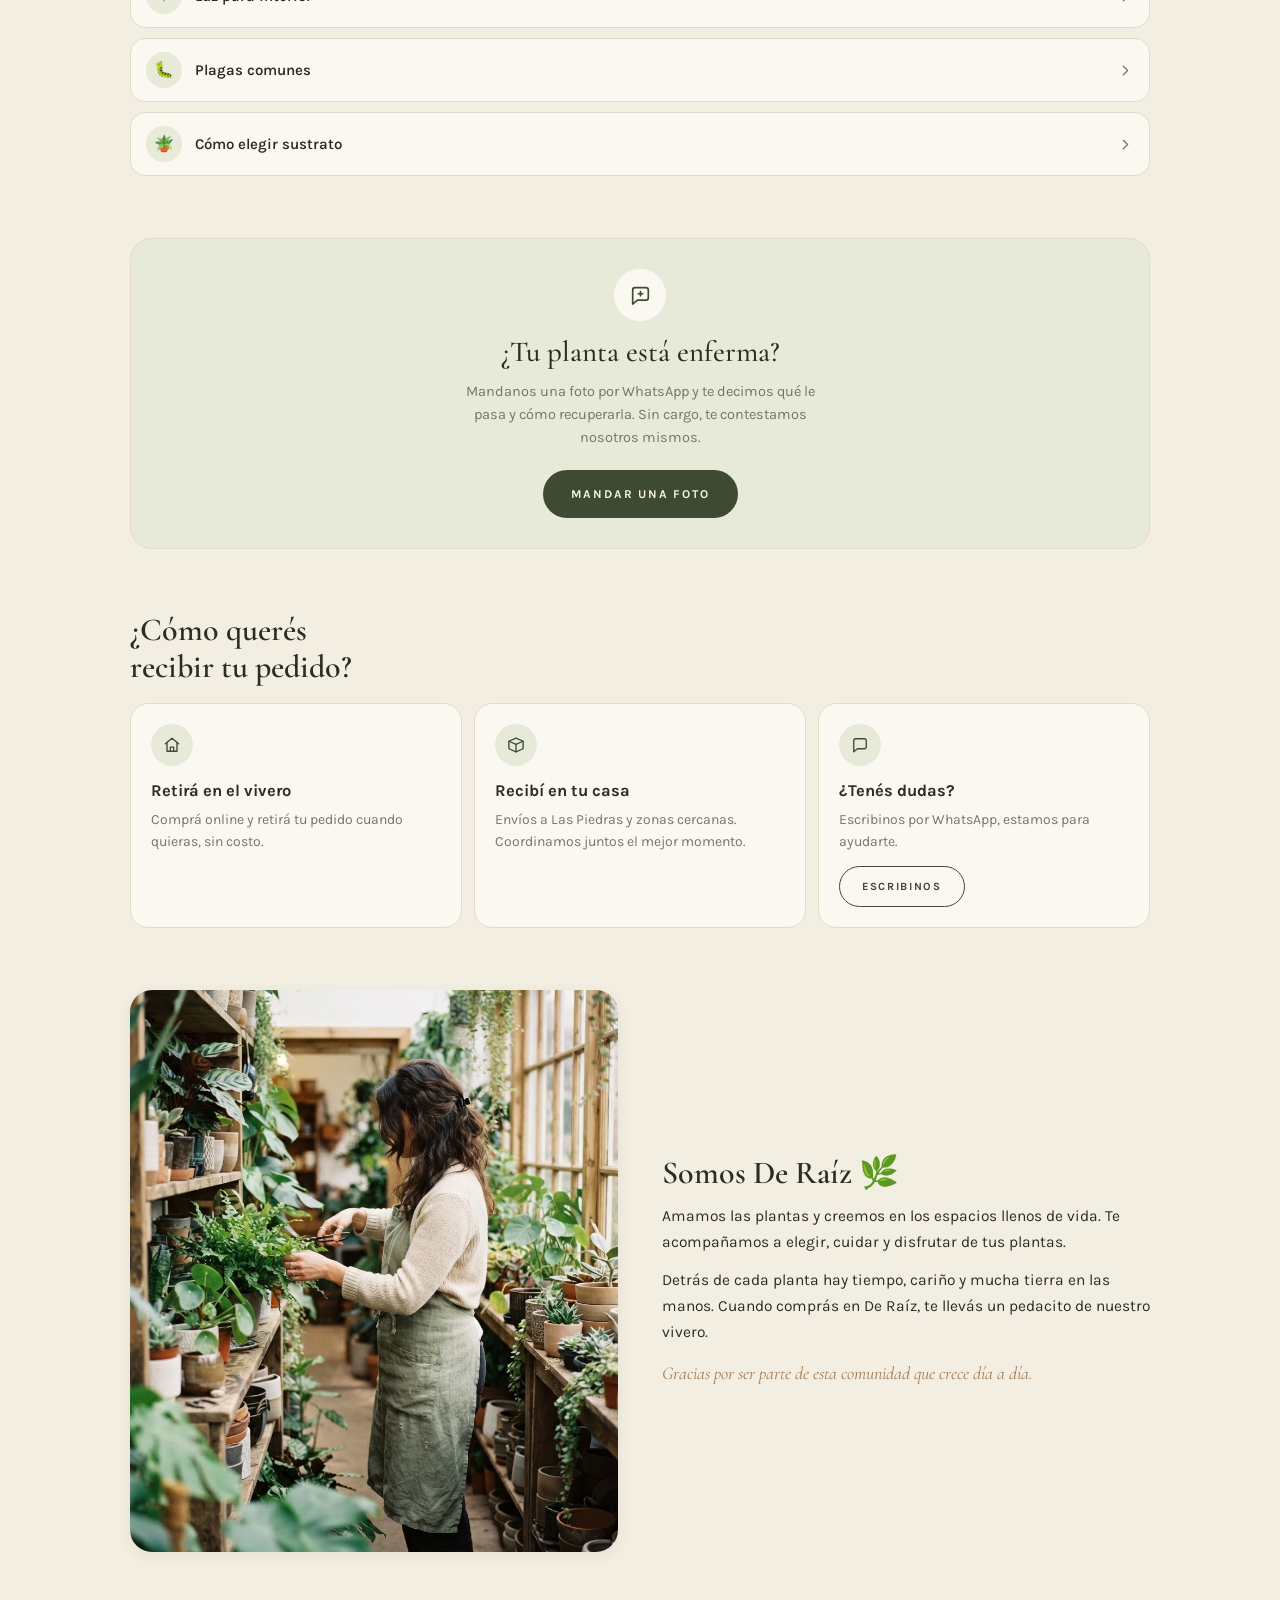
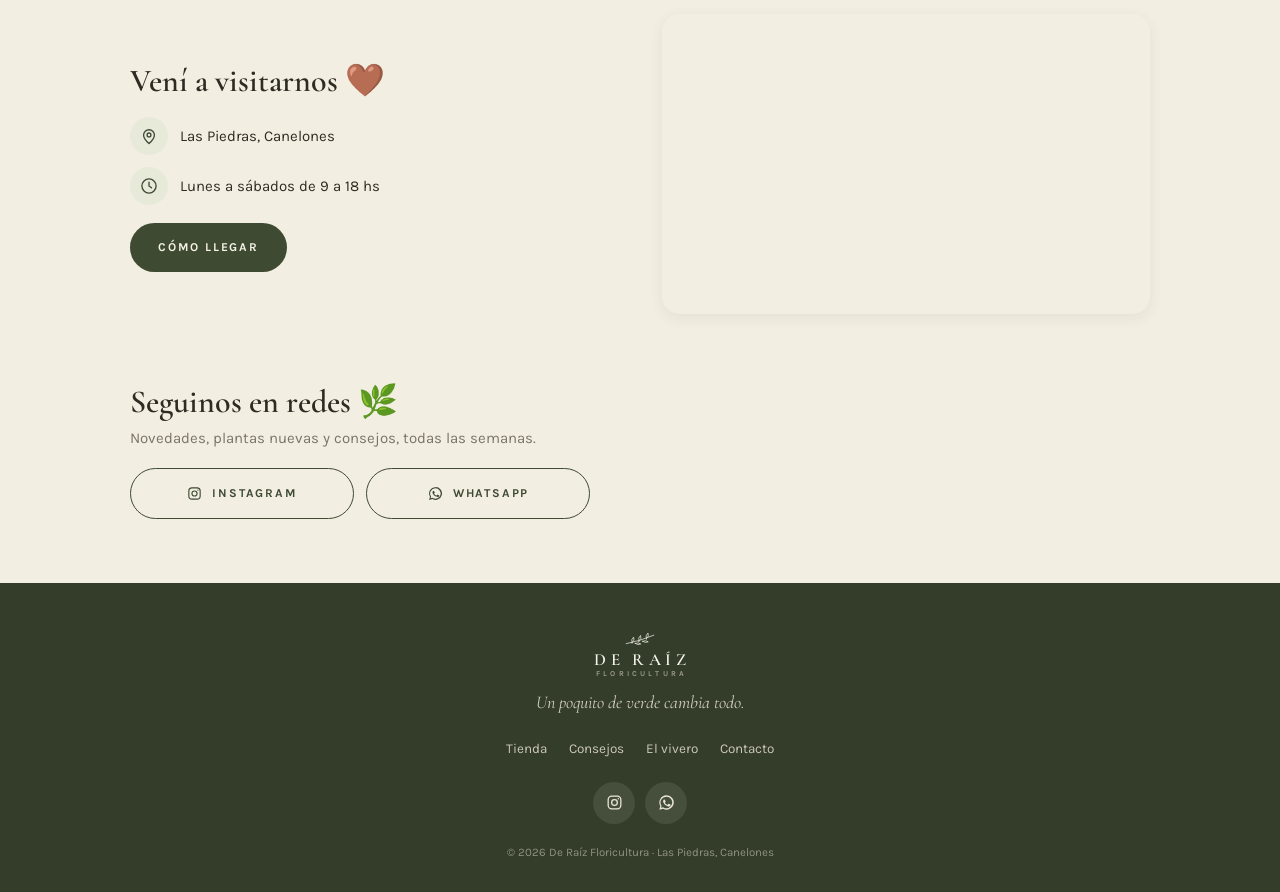
==== commit 2242a43a: "Agregar la clinica de plantas por WhatsApp Bloque en la portada que invita a mandar una foto de la p" ====
--- a/index.html
+++ b/index.html
@@ -12,7 +12,7 @@
   <link rel="preconnect" href="https://fonts.googleapis.com">
   <link rel="preconnect" href="https://fonts.gstatic.com" crossorigin>
   <link href="https://fonts.googleapis.com/css2?family=Cormorant+Garamond:ital,wght@0,500;0,600;1,500&family=Karla:wght@400;500;700&display=swap" rel="stylesheet">
-  <link rel="stylesheet" href="assets/css/styles.css">
+  <link rel="stylesheet" href="assets/css/styles.css?v=3">
   <script>
     /* Aplica el tema guardado antes de dibujar, para que no parpadee */
     (function () {
@@ -193,6 +193,25 @@
     </div>
   </section>
 
+  <!-- ═══════════ 6b · CLÍNICA DE PLANTAS ═══════════ -->
+  <section class="seccion seccion--clinica">
+    <div class="contenedor">
+      <div class="clinica">
+        <span class="clinica__icono" aria-hidden="true">
+          <svg viewBox="0 0 24 24" fill="none" stroke="currentColor" stroke-width="1.6" stroke-linecap="round" stroke-linejoin="round"><path d="M4.5 6.8A2.3 2.3 0 0 1 6.8 4.5h10.4a2.3 2.3 0 0 1 2.3 2.3v7.4a2.3 2.3 0 0 1-2.3 2.3H9l-4.5 3.7V6.8Z"/><path d="M12 8.2v4.1"/><path d="M9.9 10.3h4.2"/></svg>
+        </span>
+        <h2 class="clinica__titulo">¿Tu planta está enferma?</h2>
+        <p class="clinica__texto">
+          Mandanos una foto por WhatsApp y te decimos qué le pasa y cómo
+          recuperarla. Sin cargo, te contestamos nosotros mismos.
+        </p>
+        <button class="btn btn--verde js-wa" data-mensaje="¡Hola De Raíz! 🌿 Les mando una foto de mi planta para saber qué le pasa.">
+          Mandar una foto
+        </button>
+      </div>
+    </div>
+  </section>
+
   <!-- ═══════════ 7 · FORMAS DE COMPRA ═══════════ -->
   <section class="seccion">
     <div class="contenedor">
@@ -284,10 +303,10 @@
 
 </main>
 
-<script src="assets/js/config.js"></script>
-<script src="assets/js/products.js"></script>
-<script src="assets/js/store.js"></script>
-<script src="assets/js/ui.js"></script>
-<script src="assets/js/main.js"></script>
+<script src="assets/js/config.js?v=3"></script>
+<script src="assets/js/products.js?v=3"></script>
+<script src="assets/js/store.js?v=3"></script>
+<script src="assets/js/ui.js?v=3"></script>
+<script src="assets/js/main.js?v=3"></script>
 </body>
 </html>
--- a/assets/css/styles.css
+++ b/assets/css/styles.css
@@ -814,6 +814,49 @@
 
 .info-card .btn { margin-top: 14px; padding: 11px 22px; font-size: 11px; }
 
+/* ─────────── clínica de plantas ─────────── */
+
+/* Tarjeta destacada: invita a mandar una foto por WhatsApp. */
+.clinica {
+  background: var(--verde-tenue);
+  border: 1px solid var(--linea);
+  border-radius: 22px;
+  padding: 30px 24px;
+  text-align: center;
+}
+
+.clinica__icono {
+  width: 52px;
+  height: 52px;
+  border-radius: 50%;
+  background: var(--crema-2);
+  color: var(--verde);
+  display: inline-flex;
+  align-items: center;
+  justify-content: center;
+}
+
+.clinica__icono svg { width: 25px; height: 25px; }
+
+.clinica__titulo {
+  font-family: var(--serif);
+  font-size: clamp(23px, 6vw, 29px);
+  font-weight: 500;
+  line-height: 1.2;
+  margin-top: 14px;
+}
+
+.clinica__texto {
+  font-size: 14.5px;
+  color: var(--tinta-2);
+  line-height: 1.6;
+  margin-top: 10px;
+  margin-inline: auto;
+  max-width: 42ch;
+}
+
+.clinica .btn { margin-top: 20px; }
+
 /* ─────────── sobre el vivero ─────────── */
 
 .sobre__texto { margin-top: 20px; }
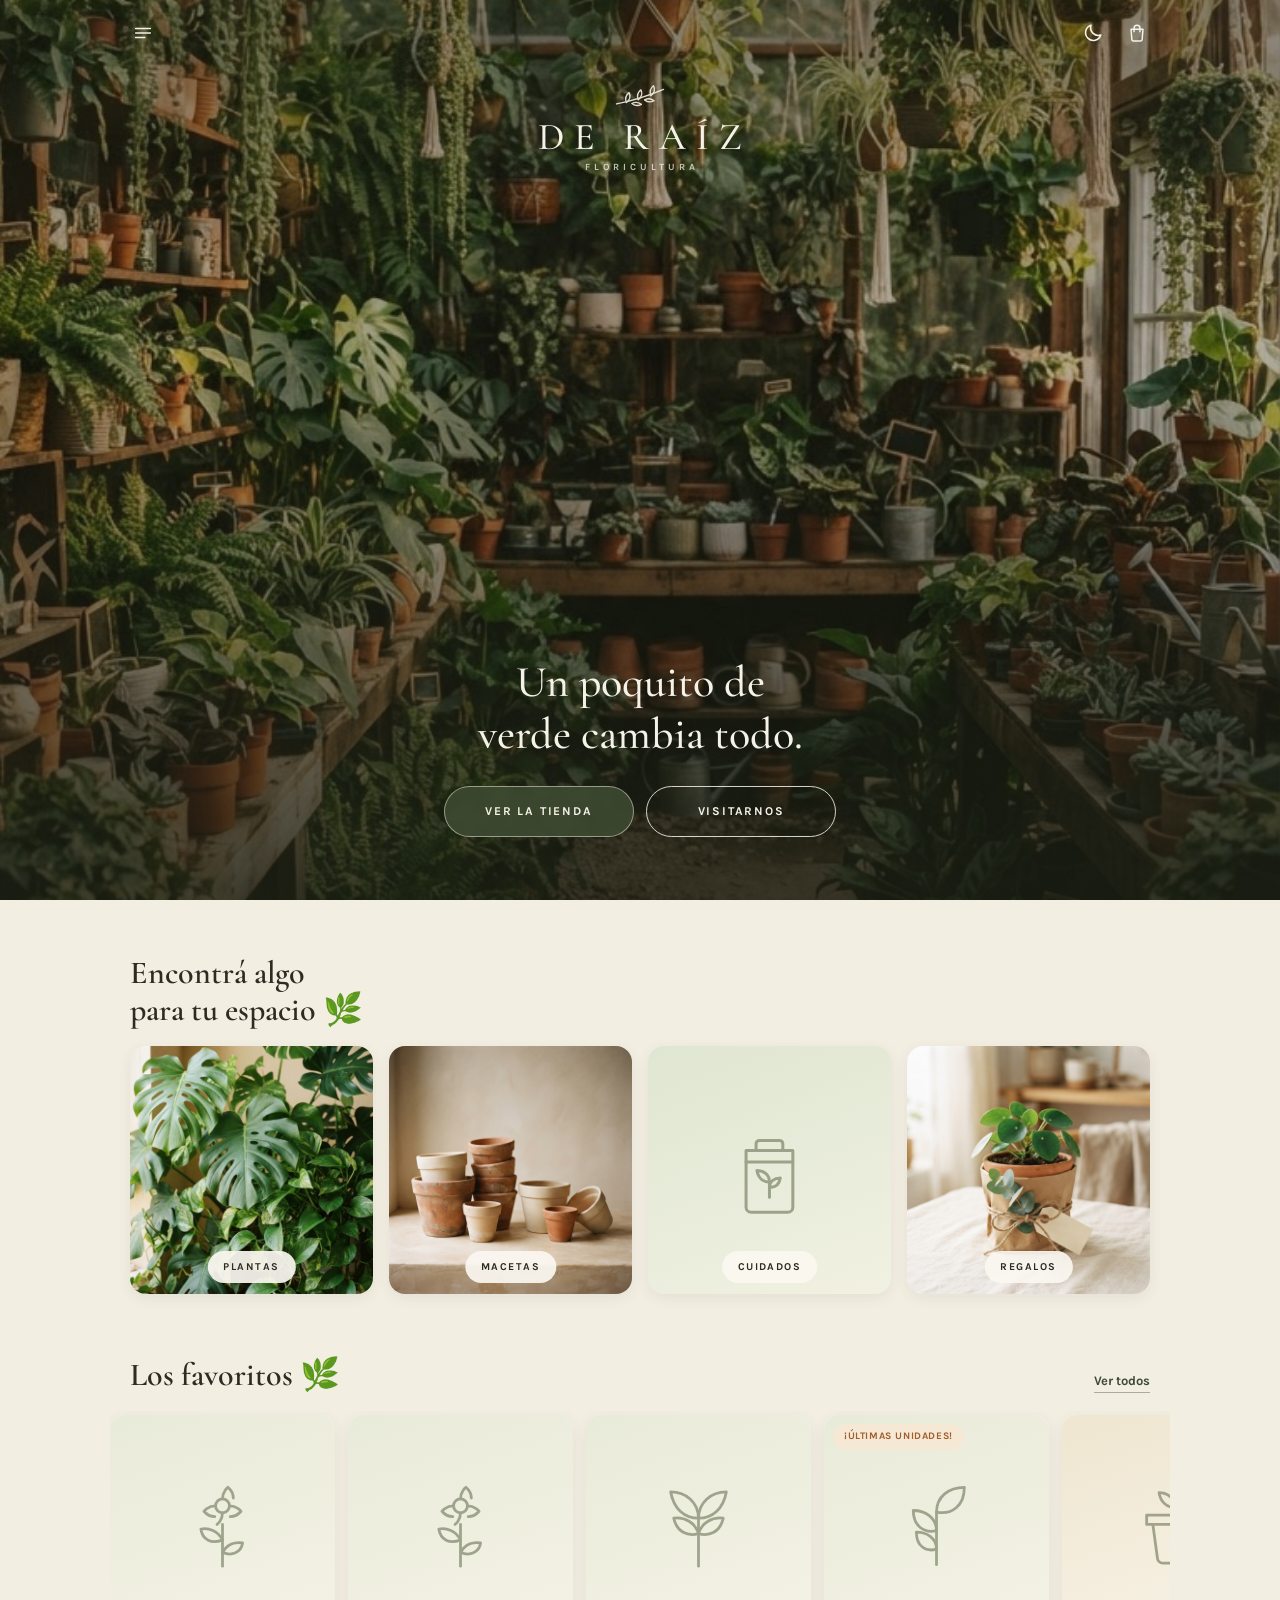
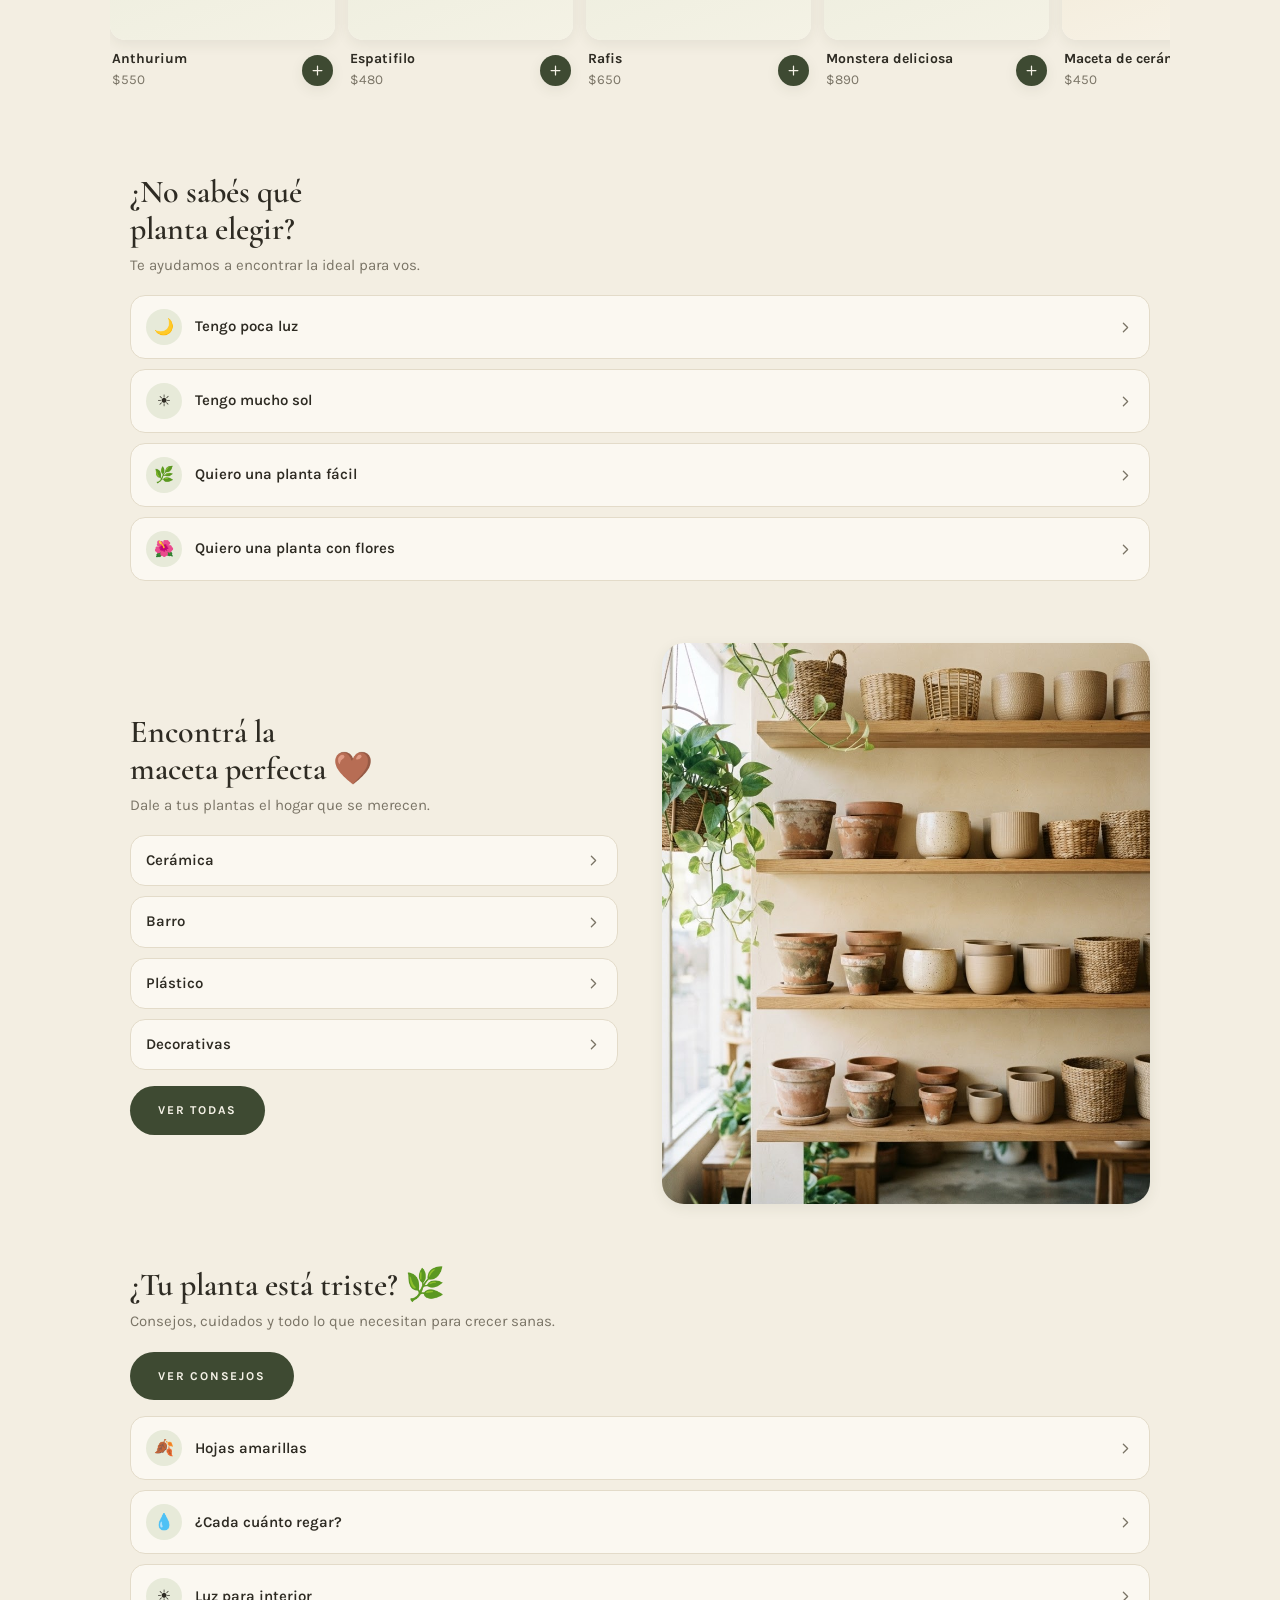
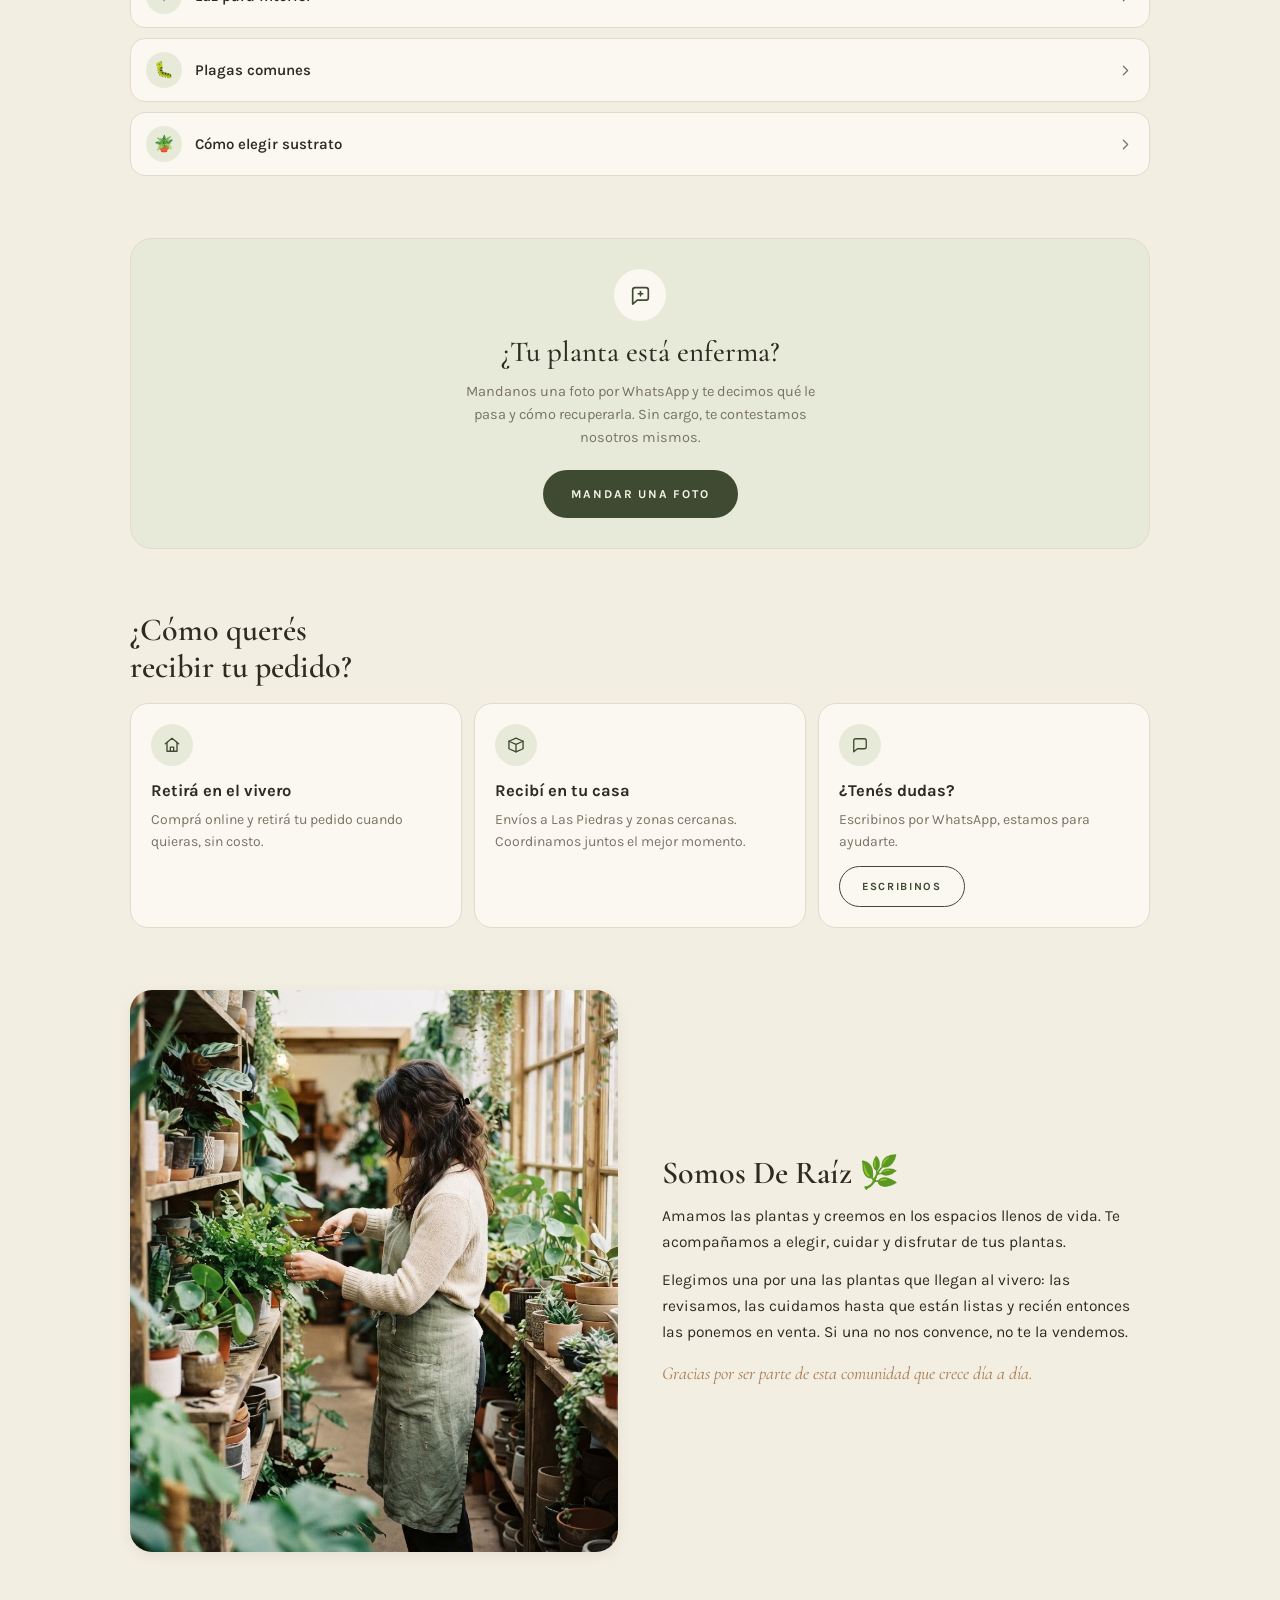
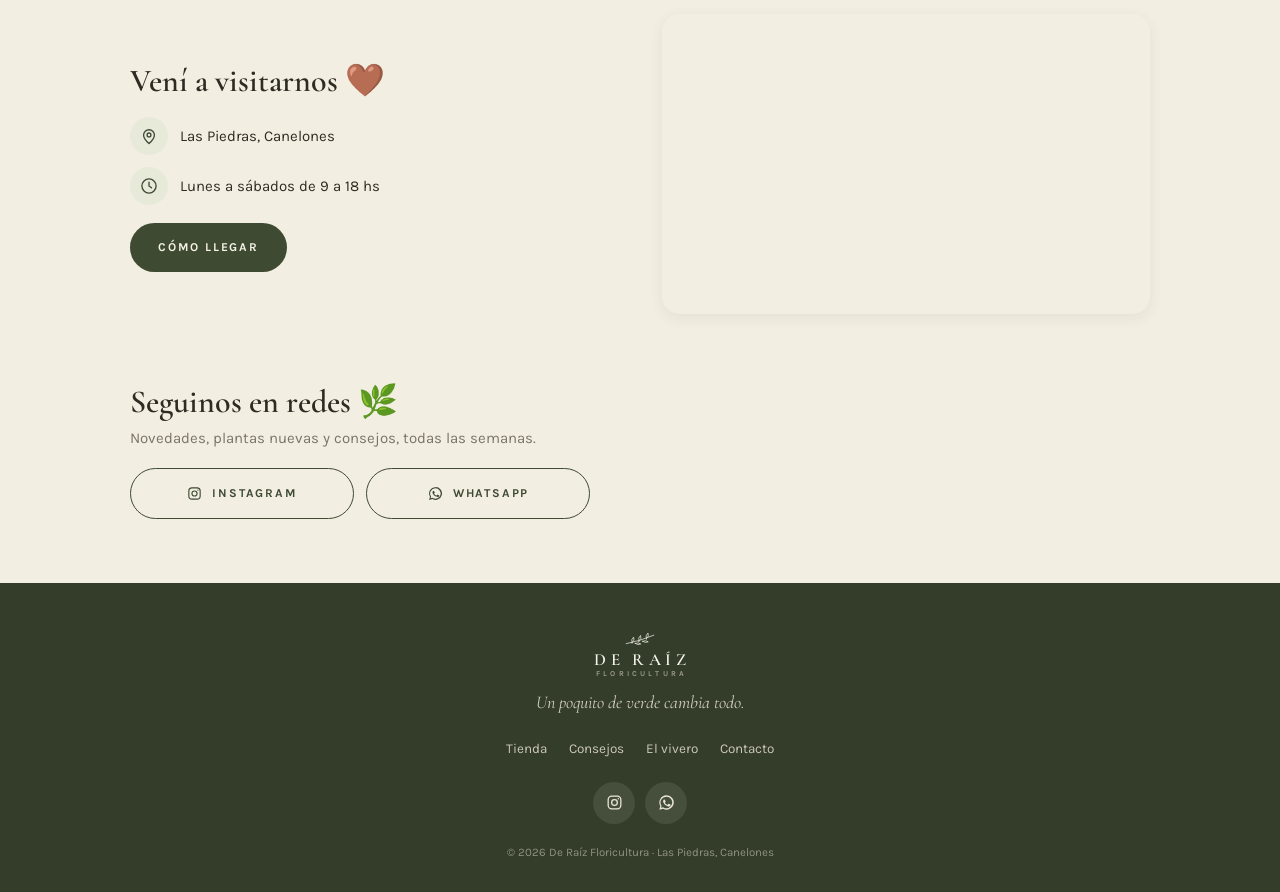
==== commit 96ec5875: "Ajustar la copia para no afirmar que cultivamos las plantas El vivero revende, no produce, pero la s" ====
--- a/index.html
+++ b/index.html
@@ -248,7 +248,7 @@
       <div class="sobre__texto">
         <h2 class="seccion__titulo">Somos De Raíz 🌿</h2>
         <p>Amamos las plantas y creemos en los espacios llenos de vida. Te acompañamos a elegir, cuidar y disfrutar de tus plantas.</p>
-        <p>Detrás de cada planta hay tiempo, cariño y mucha tierra en las manos. Cuando comprás en De Raíz, te llevás un pedacito de nuestro vivero.</p>
+        <p>Elegimos una por una las plantas que llegan al vivero: las revisamos, las cuidamos hasta que están listas y recién entonces las ponemos en venta. Si una no nos convence, no te la vendemos.</p>
         <p class="sobre__firma">Gracias por ser parte de esta comunidad que crece día a día.</p>
       </div>
     </div>
